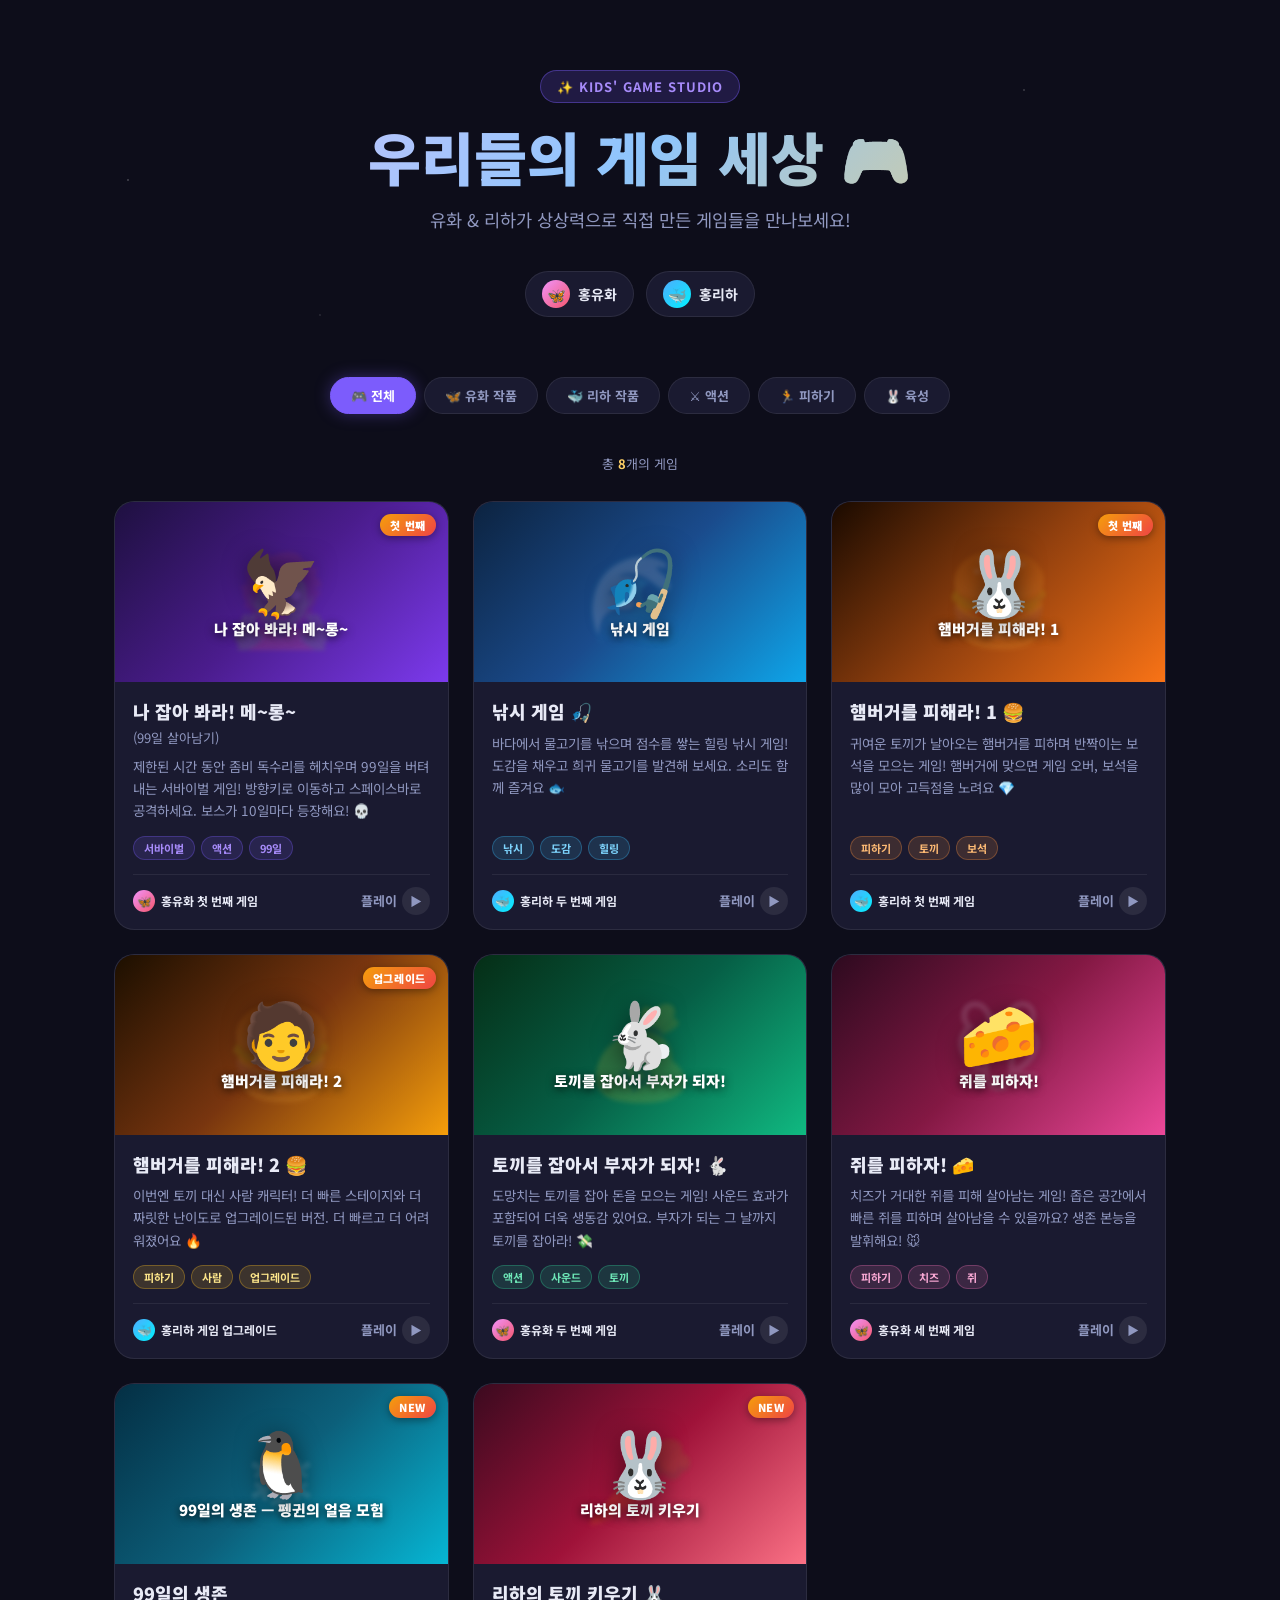
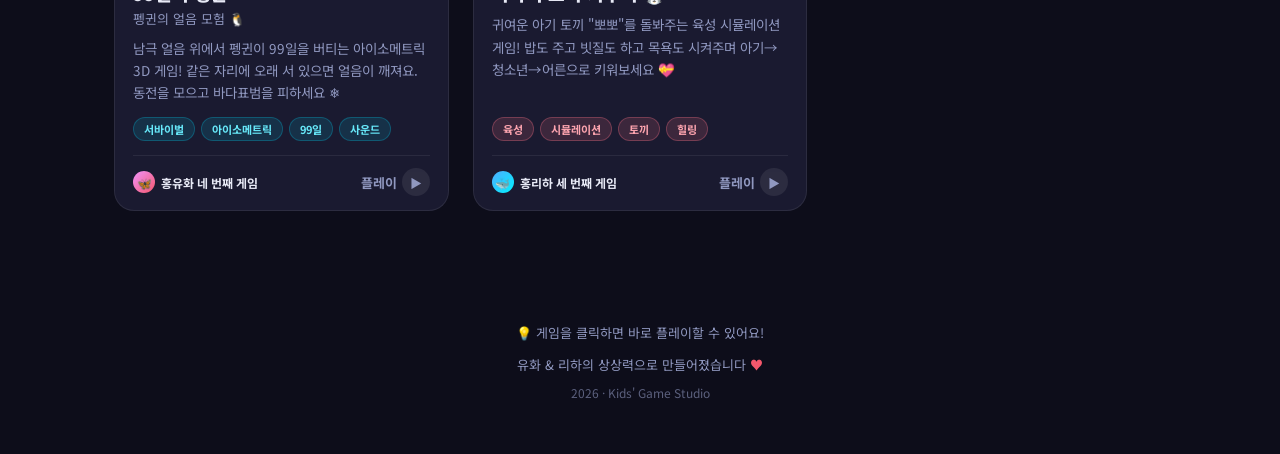
==== index.html @ fccfaf08 "feat: 새 게임 2개 추가 및 인덱스 페이지 업데이트 (총 8개) [새 게임 추가] - 99day/: 🐧 99일의 생존 - 펭귄의 얼음 모험 (홍유화 네 번째 게임)   - 아" ====
<!DOCTYPE html>
<html lang="ko">
<head>
  <meta charset="UTF-8" />
  <meta name="viewport" content="width=device-width, initial-scale=1.0" />
  <title>🎮 우리들의 게임 세상</title>
  <style>
    /* ─── 폰트 ─── */
    @import url('https://fonts.googleapis.com/css2?family=Noto+Sans+KR:wght@400;700;900&display=swap');

    /* ─── 기본 리셋 ─── */
    *, *::before, *::after { box-sizing: border-box; margin: 0; padding: 0; }

    /* ─── CSS 변수 ─── */
    :root {
      --bg:        #0d0d1a;
      --bg2:       #13132a;
      --card-bg:   #1a1a30;
      --card-border: rgba(255,255,255,0.08);
      --text:      #e8eaf6;
      --text-muted:#9098c0;
      --accent:    #7c5cfc;
      --glow:      rgba(124,92,252,0.35);
      --star:      #ffd166;
    }

    html { scroll-behavior: smooth; }

    body {
      font-family: 'Noto Sans KR', system-ui, sans-serif;
      background: var(--bg);
      color: var(--text);
      min-height: 100vh;
      overflow-x: hidden;
    }

    /* ─── 별빛 배경 ─── */
    body::before {
      content: '';
      position: fixed;
      inset: 0;
      background-image:
        radial-gradient(1px 1px at 10% 20%, rgba(255,255,255,0.6) 0%, transparent 100%),
        radial-gradient(1px 1px at 30% 60%, rgba(255,255,255,0.4) 0%, transparent 100%),
        radial-gradient(1px 1px at 50% 15%, rgba(255,255,255,0.5) 0%, transparent 100%),
        radial-gradient(1px 1px at 70% 45%, rgba(255,255,255,0.3) 0%, transparent 100%),
        radial-gradient(1px 1px at 90% 80%, rgba(255,255,255,0.6) 0%, transparent 100%),
        radial-gradient(1px 1px at 15% 90%, rgba(255,255,255,0.4) 0%, transparent 100%),
        radial-gradient(1px 1px at 45% 75%, rgba(255,255,255,0.3) 0%, transparent 100%),
        radial-gradient(1px 1px at 80% 10%, rgba(255,255,255,0.5) 0%, transparent 100%),
        radial-gradient(1px 1px at 60% 95%, rgba(255,255,255,0.4) 0%, transparent 100%),
        radial-gradient(1px 1px at 25% 35%, rgba(255,255,255,0.3) 0%, transparent 100%);
      pointer-events: none;
      z-index: 0;
    }

    /* ─── 헤더 ─── */
    .hero {
      position: relative;
      z-index: 1;
      text-align: center;
      padding: 70px 20px 50px;
    }

    .hero-badge {
      display: inline-block;
      background: rgba(124,92,252,0.18);
      border: 1px solid rgba(124,92,252,0.4);
      color: #a78bfa;
      font-size: 13px;
      font-weight: 700;
      padding: 6px 16px;
      border-radius: 999px;
      letter-spacing: 0.08em;
      margin-bottom: 20px;
      text-transform: uppercase;
    }

    .hero h1 {
      font-size: clamp(2rem, 6vw, 3.6rem);
      font-weight: 900;
      line-height: 1.15;
      background: linear-gradient(135deg, #e0c3fc 0%, #8ec5fc 50%, #ffd166 100%);
      -webkit-background-clip: text;
      -webkit-text-fill-color: transparent;
      background-clip: text;
      margin-bottom: 16px;
    }

    .hero p {
      font-size: clamp(0.95rem, 2vw, 1.1rem);
      color: var(--text-muted);
      max-width: 500px;
      margin: 0 auto 36px;
      line-height: 1.7;
    }

    /* ─── 제작자 뱃지 ─── */
    .authors {
      display: flex;
      justify-content: center;
      gap: 12px;
      flex-wrap: wrap;
      margin-bottom: 10px;
    }

    .author-chip {
      display: flex;
      align-items: center;
      gap: 8px;
      background: var(--card-bg);
      border: 1px solid var(--card-border);
      border-radius: 999px;
      padding: 8px 16px;
      font-size: 14px;
      font-weight: 700;
    }

    .author-chip .avatar {
      width: 28px;
      height: 28px;
      border-radius: 50%;
      display: flex;
      align-items: center;
      justify-content: center;
      font-size: 15px;
    }

    .author-chip.yuha .avatar  { background: linear-gradient(135deg,#f093fb,#f5576c); }
    .author-chip.riha .avatar  { background: linear-gradient(135deg,#4facfe,#00f2fe); }

    /* ─── 필터 탭 ─── */
    .filter-bar {
      position: relative;
      z-index: 1;
      display: flex;
      justify-content: center;
      gap: 8px;
      flex-wrap: wrap;
      padding: 0 20px 40px;
    }

    .filter-btn {
      padding: 8px 20px;
      border-radius: 999px;
      border: 1px solid var(--card-border);
      background: var(--card-bg);
      color: var(--text-muted);
      font-size: 13px;
      font-weight: 700;
      cursor: pointer;
      transition: all 0.2s;
      font-family: inherit;
    }

    .filter-btn:hover,
    .filter-btn.active {
      background: var(--accent);
      border-color: var(--accent);
      color: #fff;
      box-shadow: 0 0 16px var(--glow);
    }

    /* ─── 게임 그리드 ─── */
    .game-grid {
      position: relative;
      z-index: 1;
      display: grid;
      grid-template-columns: repeat(auto-fill, minmax(310px, 1fr));
      gap: 24px;
      max-width: 1100px;
      margin: 0 auto;
      padding: 0 24px 80px;
    }

    /* ─── 게임 카드 ─── */
    .game-card {
      background: var(--card-bg);
      border: 1px solid var(--card-border);
      border-radius: 20px;
      overflow: hidden;
      text-decoration: none;
      color: var(--text);
      display: flex;
      flex-direction: column;
      transition: transform 0.25s ease, box-shadow 0.25s ease, border-color 0.25s ease;
      position: relative;
    }

    .game-card:hover {
      transform: translateY(-6px) scale(1.01);
      box-shadow: 0 20px 50px rgba(0,0,0,0.5), 0 0 0 1px rgba(255,255,255,0.1);
    }

    /* 테마별 hover glow */
    .game-card[data-theme="purple"]:hover { box-shadow: 0 20px 50px rgba(124,92,252,0.3), 0 0 0 1px rgba(124,92,252,0.4); border-color: rgba(124,92,252,0.5); }
    .game-card[data-theme="blue"]:hover   { box-shadow: 0 20px 50px rgba(56,189,248,0.3), 0 0 0 1px rgba(56,189,248,0.4); border-color: rgba(56,189,248,0.5); }
    .game-card[data-theme="orange"]:hover { box-shadow: 0 20px 50px rgba(251,146,60,0.3), 0 0 0 1px rgba(251,146,60,0.4); border-color: rgba(251,146,60,0.5); }
    .game-card[data-theme="green"]:hover  { box-shadow: 0 20px 50px rgba(52,211,153,0.3), 0 0 0 1px rgba(52,211,153,0.4); border-color: rgba(52,211,153,0.5); }
    .game-card[data-theme="pink"]:hover   { box-shadow: 0 20px 50px rgba(244,114,182,0.3), 0 0 0 1px rgba(244,114,182,0.4); border-color: rgba(244,114,182,0.5); }
    .game-card[data-theme="amber"]:hover  { box-shadow: 0 20px 50px rgba(251,191,36,0.3), 0 0 0 1px rgba(251,191,36,0.4); border-color: rgba(251,191,36,0.5); }
    .game-card[data-theme="cyan"]:hover   { box-shadow: 0 20px 50px rgba(6,182,212,0.3),  0 0 0 1px rgba(6,182,212,0.4);  border-color: rgba(6,182,212,0.5); }
    .game-card[data-theme="rose"]:hover   { box-shadow: 0 20px 50px rgba(251,113,133,0.3),0 0 0 1px rgba(251,113,133,0.4); border-color: rgba(251,113,133,0.5); }

    /* ─── 썸네일 ─── */
    .thumbnail {
      height: 180px;
      position: relative;
      display: flex;
      align-items: center;
      justify-content: center;
      overflow: hidden;
      flex-shrink: 0;
    }

    /* 테마별 그라디언트 */
    .thumb-purple { background: linear-gradient(135deg, #1e1040 0%, #4a1c8c 50%, #7c3aed 100%); }
    .thumb-blue   { background: linear-gradient(135deg, #0c2340 0%, #1a4b8c 50%, #0ea5e9 100%); }
    .thumb-orange { background: linear-gradient(135deg, #1a0a00 0%, #92400e 50%, #f97316 100%); }
    .thumb-green  { background: linear-gradient(135deg, #052e16 0%, #065f46 50%, #10b981 100%); }
    .thumb-pink   { background: linear-gradient(135deg, #2d0a1f 0%, #831843 50%, #ec4899 100%); }
    .thumb-amber  { background: linear-gradient(135deg, #1c0f00 0%, #78350f 50%, #f59e0b 100%); }
    .thumb-cyan   { background: linear-gradient(135deg, #042f44 0%, #0c5f7a 50%, #06b6d4 100%); }
    .thumb-rose   { background: linear-gradient(135deg, #3b0a1f 0%, #9f1239 50%, #fb7185 100%); }

    /* 썸네일 이모지/배경 장식 */
    .thumb-bg-emoji {
      position: absolute;
      font-size: 90px;
      opacity: 0.15;
      pointer-events: none;
      user-select: none;
      filter: blur(2px);
    }

    .thumb-main {
      position: relative;
      text-align: center;
      z-index: 1;
    }

    .thumb-icon {
      font-size: 64px;
      display: block;
      filter: drop-shadow(0 4px 12px rgba(0,0,0,0.5));
      line-height: 1;
      margin-bottom: 8px;
    }

    .thumb-title {
      font-size: 15px;
      font-weight: 900;
      color: #fff;
      text-shadow: 0 2px 8px rgba(0,0,0,0.8);
      padding: 0 12px;
    }

    /* NEW 뱃지 */
    .badge-new {
      position: absolute;
      top: 12px;
      right: 12px;
      background: linear-gradient(135deg, #f59e0b, #ef4444);
      color: #fff;
      font-size: 11px;
      font-weight: 900;
      padding: 3px 10px;
      border-radius: 999px;
      letter-spacing: 0.05em;
      text-transform: uppercase;
      box-shadow: 0 2px 8px rgba(0,0,0,0.4);
    }

    /* ─── 카드 본문 ─── */
    .card-body {
      padding: 18px 18px 14px;
      flex: 1;
      display: flex;
      flex-direction: column;
    }

    .card-title {
      font-size: 18px;
      font-weight: 900;
      margin-bottom: 8px;
      line-height: 1.3;
    }

    .card-desc {
      font-size: 13.5px;
      color: var(--text-muted);
      line-height: 1.65;
      flex: 1;
      margin-bottom: 14px;
    }

    /* 태그 */
    .card-tags {
      display: flex;
      flex-wrap: wrap;
      gap: 6px;
      margin-bottom: 14px;
    }

    .tag {
      font-size: 11px;
      font-weight: 700;
      padding: 3px 10px;
      border-radius: 999px;
      border: 1px solid transparent;
    }

    .tag-purple { background: rgba(124,92,252,0.15); border-color: rgba(124,92,252,0.3); color: #a78bfa; }
    .tag-blue   { background: rgba(56,189,248,0.15); border-color: rgba(56,189,248,0.3); color: #7dd3fc; }
    .tag-orange { background: rgba(251,146,60,0.15); border-color: rgba(251,146,60,0.3); color: #fdba74; }
    .tag-green  { background: rgba(52,211,153,0.15); border-color: rgba(52,211,153,0.3); color: #6ee7b7; }
    .tag-pink   { background: rgba(244,114,182,0.15); border-color: rgba(244,114,182,0.3); color: #f9a8d4; }
    .tag-amber  { background: rgba(251,191,36,0.15); border-color: rgba(251,191,36,0.3); color: #fde68a; }
    .tag-cyan   { background: rgba(6,182,212,0.15);  border-color: rgba(6,182,212,0.3);  color: #67e8f9; }
    .tag-rose   { background: rgba(251,113,133,0.15); border-color: rgba(251,113,133,0.3); color: #fda4af; }

    /* ─── 카드 푸터 ─── */
    .card-footer {
      display: flex;
      align-items: center;
      justify-content: space-between;
      padding-top: 12px;
      border-top: 1px solid rgba(255,255,255,0.07);
    }

    .maker-badge {
      display: flex;
      align-items: center;
      gap: 6px;
      font-size: 12px;
      font-weight: 700;
    }

    .maker-dot {
      width: 22px;
      height: 22px;
      border-radius: 50%;
      display: flex;
      align-items: center;
      justify-content: center;
      font-size: 12px;
    }

    .maker-yuha { background: linear-gradient(135deg,#f093fb,#f5576c); }
    .maker-riha { background: linear-gradient(135deg,#4facfe,#00f2fe); }

    .card-date {
      font-size: 11px;
      color: var(--text-muted);
    }

    .play-btn {
      display: flex;
      align-items: center;
      gap: 5px;
      font-size: 13px;
      font-weight: 700;
      color: var(--text-muted);
      transition: color 0.2s;
    }

    .game-card:hover .play-btn {
      color: var(--text);
    }

    .play-arrow {
      width: 28px;
      height: 28px;
      border-radius: 50%;
      background: rgba(255,255,255,0.08);
      display: flex;
      align-items: center;
      justify-content: center;
      font-size: 12px;
      transition: background 0.2s, transform 0.2s;
    }

    .game-card:hover .play-arrow {
      background: var(--accent);
      transform: translateX(3px);
    }

    /* ─── 푸터 ─── */
    .page-footer {
      position: relative;
      z-index: 1;
      text-align: center;
      padding: 30px 20px 50px;
      color: var(--text-muted);
      font-size: 13px;
      line-height: 1.8;
    }

    .page-footer .heart { color: #f5576c; }

    /* ─── 카운터 ─── */
    .game-count {
      position: relative;
      z-index: 1;
      text-align: center;
      margin-bottom: 28px;
      font-size: 13px;
      color: var(--text-muted);
    }

    .game-count strong {
      color: var(--star);
    }

    /* ─── 히든 카드 ─── */
    .game-card.hidden {
      display: none;
    }

    /* ─── 반응형 ─── */
    @media (max-width: 480px) {
      .hero { padding: 50px 16px 36px; }
      .game-grid { padding: 0 16px 60px; gap: 16px; }
      .game-grid { grid-template-columns: 1fr; }
      .thumbnail { height: 160px; }
    }
  </style>
</head>
<body>

  <!-- ─── 헤더 히어로 ─── -->
  <header class="hero">
    <div class="hero-badge">✨ Kids' Game Studio</div>
    <h1>우리들의 게임 세상 🎮</h1>
    <p>유화&nbsp;&amp;&nbsp;리하가 상상력으로 직접 만든 게임들을 만나보세요!</p>
    <div class="authors">
      <div class="author-chip yuha">
        <div class="avatar">🦋</div>
        <span>홍유화</span>
      </div>
      <div class="author-chip riha">
        <div class="avatar">🐳</div>
        <span>홍리하</span>
      </div>
    </div>
  </header>

  <!-- ─── 필터 ─── -->
  <div class="filter-bar">
    <button class="filter-btn active" data-filter="all">🎮 전체</button>
    <button class="filter-btn" data-filter="yuha">🦋 유화 작품</button>
    <button class="filter-btn" data-filter="riha">🐳 리하 작품</button>
    <button class="filter-btn" data-filter="action">⚔️ 액션</button>
    <button class="filter-btn" data-filter="avoid">🏃 피하기</button>
    <button class="filter-btn" data-filter="simulation">🐰 육성</button>
  </div>

  <!-- ─── 카운터 ─── -->
  <div class="game-count">
    총 <strong id="visibleCount">8</strong>개의 게임
  </div>

  <!-- ─── 게임 그리드 ─── -->
  <main class="game-grid" id="gameGrid">

    <!-- 1. 99일 생존 -->
    <a class="game-card"
       href="99days_survival_v16.html"
       data-theme="purple"
       data-tags="yuha action survival"
       data-author="yuha">
      <div class="thumbnail thumb-purple">
        <span class="thumb-bg-emoji">🧟</span>
        <div class="thumb-main">
          <span class="thumb-icon">🦅</span>
          <div class="thumb-title">나 잡아 봐라! 메~롱~</div>
        </div>
        <div class="badge-new">첫 번째</div>
      </div>
      <div class="card-body">
        <div class="card-title">나 잡아 봐라! 메~롱~<br><small style="font-weight:400;font-size:13px;color:#9098c0;">(99일 살아남기)</small></div>
        <div class="card-desc">
          제한된 시간 동안 좀비 독수리를 헤치우며 99일을 버텨내는 서바이벌 게임!
          방향키로 이동하고 스페이스바로 공격하세요. 보스가 10일마다 등장해요! 💀
        </div>
        <div class="card-tags">
          <span class="tag tag-purple">서바이벌</span>
          <span class="tag tag-purple">액션</span>
          <span class="tag tag-purple">99일</span>
        </div>
        <div class="card-footer">
          <div class="maker-badge">
            <div class="maker-dot maker-yuha">🦋</div>
            <span>홍유화 첫 번째 게임</span>
          </div>
          <div class="play-btn">
            <span>플레이</span>
            <div class="play-arrow">▶</div>
          </div>
        </div>
      </div>
    </a>

    <!-- 2. 낚시 게임 -->
    <a class="game-card"
       href="fishing_game_full.html"
       data-theme="blue"
       data-tags="riha relax fishing"
       data-author="riha">
      <div class="thumbnail thumb-blue">
        <span class="thumb-bg-emoji">🌊</span>
        <div class="thumb-main">
          <span class="thumb-icon">🎣</span>
          <div class="thumb-title">낚시 게임</div>
        </div>
      </div>
      <div class="card-body">
        <div class="card-title">낚시 게임 🎣</div>
        <div class="card-desc">
          바다에서 물고기를 낚으며 점수를 쌓는 힐링 낚시 게임!
          도감을 채우고 희귀 물고기를 발견해 보세요. 소리도 함께 즐겨요 🐟
        </div>
        <div class="card-tags">
          <span class="tag tag-blue">낚시</span>
          <span class="tag tag-blue">도감</span>
          <span class="tag tag-blue">힐링</span>
        </div>
        <div class="card-footer">
          <div class="maker-badge">
            <div class="maker-dot maker-riha">🐳</div>
            <span>홍리하 두 번째 게임</span>
          </div>
          <div class="play-btn">
            <span>플레이</span>
            <div class="play-arrow">▶</div>
          </div>
        </div>
      </div>
    </a>

    <!-- 3. 햄버거를 피해라 1 -->
    <a class="game-card"
       href="hamburger_full_game.html"
       data-theme="orange"
       data-tags="riha avoid hamburger"
       data-author="riha">
      <div class="thumbnail thumb-orange">
        <span class="thumb-bg-emoji">🍔</span>
        <div class="thumb-main">
          <span class="thumb-icon">🐰</span>
          <div class="thumb-title">햄버거를 피해라! 1</div>
        </div>
        <div class="badge-new">첫 번째</div>
      </div>
      <div class="card-body">
        <div class="card-title">햄버거를 피해라! 1 🍔</div>
        <div class="card-desc">
          귀여운 토끼가 날아오는 햄버거를 피하며 반짝이는 보석을 모으는 게임!
          햄버거에 맞으면 게임 오버, 보석을 많이 모아 고득점을 노려요 💎
        </div>
        <div class="card-tags">
          <span class="tag tag-orange">피하기</span>
          <span class="tag tag-orange">토끼</span>
          <span class="tag tag-orange">보석</span>
        </div>
        <div class="card-footer">
          <div class="maker-badge">
            <div class="maker-dot maker-riha">🐳</div>
            <span>홍리하 첫 번째 게임</span>
          </div>
          <div class="play-btn">
            <span>플레이</span>
            <div class="play-arrow">▶</div>
          </div>
        </div>
      </div>
    </a>

    <!-- 4. 햄버거를 피해라 2 -->
    <a class="game-card"
       href="hamburger_game_human_faststage.html"
       data-theme="amber"
       data-tags="riha avoid hamburger upgrade"
       data-author="riha">
      <div class="thumbnail thumb-amber">
        <span class="thumb-bg-emoji">🍔</span>
        <div class="thumb-main">
          <span class="thumb-icon">🧑</span>
          <div class="thumb-title">햄버거를 피해라! 2</div>
        </div>
        <div class="badge-new">업그레이드</div>
      </div>
      <div class="card-body">
        <div class="card-title">햄버거를 피해라! 2 🍔</div>
        <div class="card-desc">
          이번엔 토끼 대신 사람 캐릭터! 더 빠른 스테이지와 더 짜릿한 난이도로
          업그레이드된 버전. 더 빠르고 더 어려워졌어요 🔥
        </div>
        <div class="card-tags">
          <span class="tag tag-amber">피하기</span>
          <span class="tag tag-amber">사람</span>
          <span class="tag tag-amber">업그레이드</span>
        </div>
        <div class="card-footer">
          <div class="maker-badge">
            <div class="maker-dot maker-riha">🐳</div>
            <span>홍리하 게임 업그레이드</span>
          </div>
          <div class="play-btn">
            <span>플레이</span>
            <div class="play-arrow">▶</div>
          </div>
        </div>
      </div>
    </a>

    <!-- 5. 토끼를 잡아서 부자가 되자 -->
    <a class="game-card"
       href="rabbit_game_with_audio.html"
       data-theme="green"
       data-tags="yuha action rabbit catch"
       data-author="yuha">
      <div class="thumbnail thumb-green">
        <span class="thumb-bg-emoji">💰</span>
        <div class="thumb-main">
          <span class="thumb-icon">🐇</span>
          <div class="thumb-title">토끼를 잡아서 부자가 되자!</div>
        </div>
      </div>
      <div class="card-body">
        <div class="card-title">토끼를 잡아서 부자가 되자! 🐇</div>
        <div class="card-desc">
          도망치는 토끼를 잡아 돈을 모으는 게임! 사운드 효과가 포함되어
          더욱 생동감 있어요. 부자가 되는 그 날까지 토끼를 잡아라! 💸
        </div>
        <div class="card-tags">
          <span class="tag tag-green">액션</span>
          <span class="tag tag-green">사운드</span>
          <span class="tag tag-green">토끼</span>
        </div>
        <div class="card-footer">
          <div class="maker-badge">
            <div class="maker-dot maker-yuha">🦋</div>
            <span>홍유화 두 번째 게임</span>
          </div>
          <div class="play-btn">
            <span>플레이</span>
            <div class="play-arrow">▶</div>
          </div>
        </div>
      </div>
    </a>

    <!-- 6. 쥐를 피하자 -->
    <a class="game-card"
       href="wnlfmf.html"
       data-theme="pink"
       data-tags="yuha avoid mouse cheese"
       data-author="yuha">
      <div class="thumbnail thumb-pink">
        <span class="thumb-bg-emoji">🐭</span>
        <div class="thumb-main">
          <span class="thumb-icon">🧀</span>
          <div class="thumb-title">쥐를 피하자!</div>
        </div>
      </div>
      <div class="card-body">
        <div class="card-title">쥐를 피하자! 🧀</div>
        <div class="card-desc">
          치즈가 거대한 쥐를 피해 살아남는 게임! 좁은 공간에서 빠른 쥐를
          피하며 살아남을 수 있을까요? 생존 본능을 발휘해요! 🐭
        </div>
        <div class="card-tags">
          <span class="tag tag-pink">피하기</span>
          <span class="tag tag-pink">치즈</span>
          <span class="tag tag-pink">쥐</span>
        </div>
        <div class="card-footer">
          <div class="maker-badge">
            <div class="maker-dot maker-yuha">🦋</div>
            <span>홍유화 세 번째 게임</span>
          </div>
          <div class="play-btn">
            <span>플레이</span>
            <div class="play-arrow">▶</div>
          </div>
        </div>
      </div>
    </a>


    <!-- 7. 99일의 생존 - 펭귄의 얼음 모험 -->
    <a class="game-card"
       href="99day/index.html"
       data-theme="cyan"
       data-tags="yuha survival penguin isometric"
       data-author="yuha">
      <div class="thumbnail thumb-cyan">
        <span class="thumb-bg-emoji">❄️</span>
        <div class="thumb-main">
          <span class="thumb-icon">🐧</span>
          <div class="thumb-title">99일의 생존 — 펭귄의 얼음 모험</div>
        </div>
        <div class="badge-new">NEW</div>
      </div>
      <div class="card-body">
        <div class="card-title">99일의 생존<br><small style="font-weight:400;font-size:13px;color:#9098c0;">펭귄의 얼음 모험 🐧</small></div>
        <div class="card-desc">
          남극 얼음 위에서 펭귄이 99일을 버티는 아이소메트릭 3D 게임!
          같은 자리에 오래 서 있으면 얼음이 깨져요. 동전을 모으고 바다표범을 피하세요 ❄️
        </div>
        <div class="card-tags">
          <span class="tag tag-cyan">서바이벌</span>
          <span class="tag tag-cyan">아이소메트릭</span>
          <span class="tag tag-cyan">99일</span>
          <span class="tag tag-cyan">사운드</span>
        </div>
        <div class="card-footer">
          <div class="maker-badge">
            <div class="maker-dot maker-yuha">🦋</div>
            <span>홍유화 네 번째 게임</span>
          </div>
          <div class="play-btn">
            <span>플레이</span>
            <div class="play-arrow">▶</div>
          </div>
        </div>
      </div>
    </a>

    <!-- 8. 리하의 토끼 키우기 -->
    <a class="game-card"
       href="ryha_rabbit/index.html"
       data-theme="rose"
       data-tags="riha simulation rabbit nurture"
       data-author="riha">
      <div class="thumbnail thumb-rose">
        <span class="thumb-bg-emoji">🥕</span>
        <div class="thumb-main">
          <span class="thumb-icon">🐰</span>
          <div class="thumb-title">리하의 토끼 키우기</div>
        </div>
        <div class="badge-new">NEW</div>
      </div>
      <div class="card-body">
        <div class="card-title">리하의 토끼 키우기 🐰</div>
        <div class="card-desc">
          귀여운 아기 토끼 "뽀뽀"를 돌봐주는 육성 시뮬레이션 게임!
          밥도 주고 빗질도 하고 목욕도 시켜주며 아기→청소년→어른으로 키워보세요 💝
        </div>
        <div class="card-tags">
          <span class="tag tag-rose">육성</span>
          <span class="tag tag-rose">시뮬레이션</span>
          <span class="tag tag-rose">토끼</span>
          <span class="tag tag-rose">힐링</span>
        </div>
        <div class="card-footer">
          <div class="maker-badge">
            <div class="maker-dot maker-riha">🐳</div>
            <span>홍리하 세 번째 게임</span>
          </div>
          <div class="play-btn">
            <span>플레이</span>
            <div class="play-arrow">▶</div>
          </div>
        </div>
      </div>
    </a>

  </main>

  <!-- ─── 푸터 ─── -->
  <footer class="page-footer">
    <p>💡 게임을 클릭하면 바로 플레이할 수 있어요!</p>
    <p style="margin-top:8px;">
      유화 &amp; 리하의 상상력으로 만들어졌습니다 <span class="heart">♥</span>
    </p>
    <p style="margin-top:6px; font-size:12px; opacity:0.6;">2026 · Kids' Game Studio</p>
  </footer>

  <!-- ─── 필터 스크립트 ─── -->
  <script>
    const filterBtns = document.querySelectorAll('.filter-btn');
    const cards = document.querySelectorAll('.game-card');
    const countEl = document.getElementById('visibleCount');

    filterBtns.forEach(btn => {
      btn.addEventListener('click', () => {
        // 활성 버튼 교체
        filterBtns.forEach(b => b.classList.remove('active'));
        btn.classList.add('active');

        const filter = btn.dataset.filter;
        let visible = 0;

        cards.forEach(card => {
          const tags   = card.dataset.tags || '';
          const author = card.dataset.author || '';

          let show = false;
          if (filter === 'all')    show = true;
          else if (filter === 'yuha')       show = author === 'yuha';
          else if (filter === 'riha')       show = author === 'riha';
          else if (filter === 'action')     show = tags.includes('action');
          else if (filter === 'avoid')      show = tags.includes('avoid');
          else if (filter === 'simulation') show = tags.includes('simulation');

          if (show) {
            card.classList.remove('hidden');
            visible++;
          } else {
            card.classList.add('hidden');
          }
        });

        countEl.textContent = visible;
      });
    });
  </script>

</body>
</html>
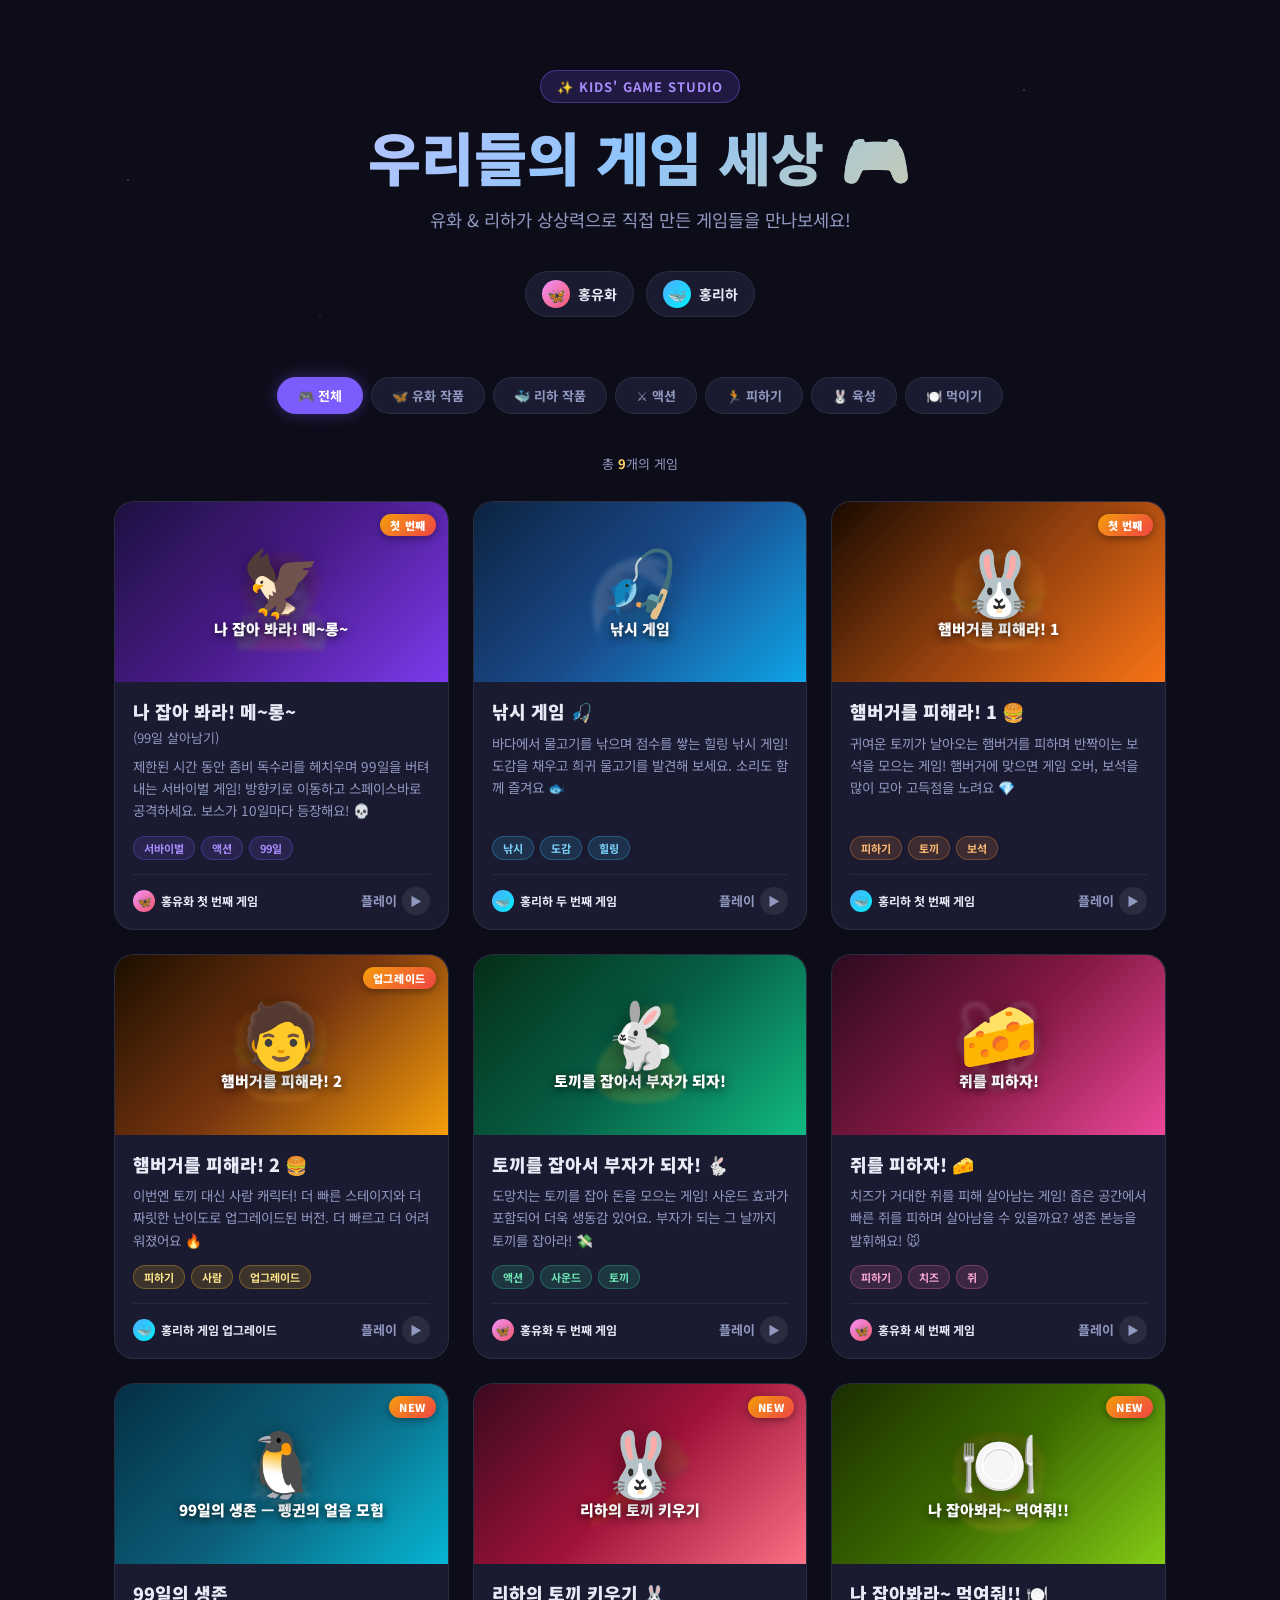
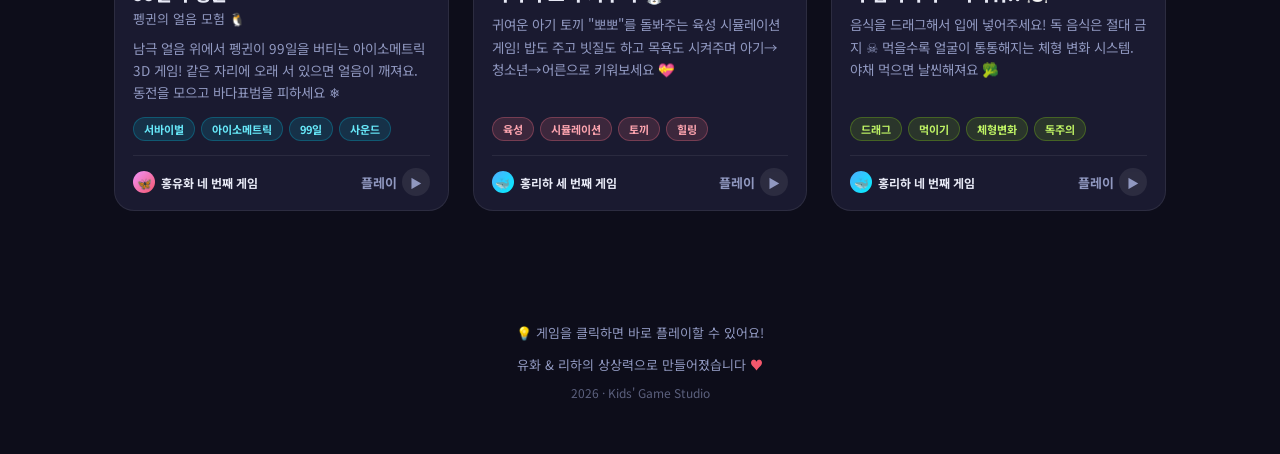
==== commit ad634833: "feat(feed_me_game): 나 잡아봐라~ 먹여줘!! 게임 추가 (홍리하 네 번째) [새 게임] feed_me_game/index.html - Canvas 기반 단일 HTM" ====
--- a/index.html
+++ b/index.html
@@ -201,6 +201,7 @@
     .game-card[data-theme="amber"]:hover  { box-shadow: 0 20px 50px rgba(251,191,36,0.3), 0 0 0 1px rgba(251,191,36,0.4); border-color: rgba(251,191,36,0.5); }
     .game-card[data-theme="cyan"]:hover   { box-shadow: 0 20px 50px rgba(6,182,212,0.3),  0 0 0 1px rgba(6,182,212,0.4);  border-color: rgba(6,182,212,0.5); }
     .game-card[data-theme="rose"]:hover   { box-shadow: 0 20px 50px rgba(251,113,133,0.3),0 0 0 1px rgba(251,113,133,0.4); border-color: rgba(251,113,133,0.5); }
+    .game-card[data-theme="lime"]:hover   { box-shadow: 0 20px 50px rgba(132,204,22,0.3), 0 0 0 1px rgba(132,204,22,0.4);  border-color: rgba(132,204,22,0.5); }
 
     /* ─── 썸네일 ─── */
     .thumbnail {
@@ -222,6 +223,7 @@
     .thumb-amber  { background: linear-gradient(135deg, #1c0f00 0%, #78350f 50%, #f59e0b 100%); }
     .thumb-cyan   { background: linear-gradient(135deg, #042f44 0%, #0c5f7a 50%, #06b6d4 100%); }
     .thumb-rose   { background: linear-gradient(135deg, #3b0a1f 0%, #9f1239 50%, #fb7185 100%); }
+    .thumb-lime   { background: linear-gradient(135deg, #1a2e00 0%, #3d6b00 50%, #84cc16 100%); }
 
     /* 썸네일 이모지/배경 장식 */
     .thumb-bg-emoji {
@@ -318,6 +320,7 @@
     .tag-amber  { background: rgba(251,191,36,0.15); border-color: rgba(251,191,36,0.3); color: #fde68a; }
     .tag-cyan   { background: rgba(6,182,212,0.15);  border-color: rgba(6,182,212,0.3);  color: #67e8f9; }
     .tag-rose   { background: rgba(251,113,133,0.15); border-color: rgba(251,113,133,0.3); color: #fda4af; }
+    .tag-lime   { background: rgba(132,204,22,0.15); border-color: rgba(132,204,22,0.3); color: #bef264; }
 
     /* ─── 카드 푸터 ─── */
     .card-footer {
@@ -453,11 +456,12 @@
     <button class="filter-btn" data-filter="action">⚔️ 액션</button>
     <button class="filter-btn" data-filter="avoid">🏃 피하기</button>
     <button class="filter-btn" data-filter="simulation">🐰 육성</button>
+    <button class="filter-btn" data-filter="feeding">🍽️ 먹이기</button>
   </div>
 
   <!-- ─── 카운터 ─── -->
   <div class="game-count">
-    총 <strong id="visibleCount">8</strong>개의 게임
+    총 <strong id="visibleCount">9</strong>개의 게임
   </div>
 
   <!-- ─── 게임 그리드 ─── -->
@@ -767,6 +771,46 @@
       </div>
     </a>
 
+
+    <!-- 9. 나 잡아봐라~ 먹여줘!! -->
+    <a class="game-card"
+       href="feed_me_game/index.html"
+       data-theme="lime"
+       data-tags="riha feeding drag simulation"
+       data-author="riha">
+      <div class="thumbnail thumb-lime">
+        <span class="thumb-bg-emoji">🍔</span>
+        <div class="thumb-main">
+          <span class="thumb-icon">🍽️</span>
+          <div class="thumb-title">나 잡아봐라~ 먹여줘!!</div>
+        </div>
+        <div class="badge-new">NEW</div>
+      </div>
+      <div class="card-body">
+        <div class="card-title">나 잡아봐라~ 먹여줘!! 🍽️</div>
+        <div class="card-desc">
+          음식을 드래그해서 입에 넣어주세요! 독 음식은 절대 금지 ☠️
+          먹을수록 얼굴이 통통해지는 체형 변화 시스템. 야채 먹으면 날씬해져요 🥦
+        </div>
+        <div class="card-tags">
+          <span class="tag tag-lime">드래그</span>
+          <span class="tag tag-lime">먹이기</span>
+          <span class="tag tag-lime">체형변화</span>
+          <span class="tag tag-lime">독주의</span>
+        </div>
+        <div class="card-footer">
+          <div class="maker-badge">
+            <div class="maker-dot maker-riha">🐳</div>
+            <span>홍리하 네 번째 게임</span>
+          </div>
+          <div class="play-btn">
+            <span>플레이</span>
+            <div class="play-arrow">▶</div>
+          </div>
+        </div>
+      </div>
+    </a>
+
   </main>
 
   <!-- ─── 푸터 ─── -->
@@ -804,6 +848,7 @@
           else if (filter === 'action')     show = tags.includes('action');
           else if (filter === 'avoid')      show = tags.includes('avoid');
           else if (filter === 'simulation') show = tags.includes('simulation');
+          else if (filter === 'feeding')    show = tags.includes('feeding');
 
           if (show) {
             card.classList.remove('hidden');
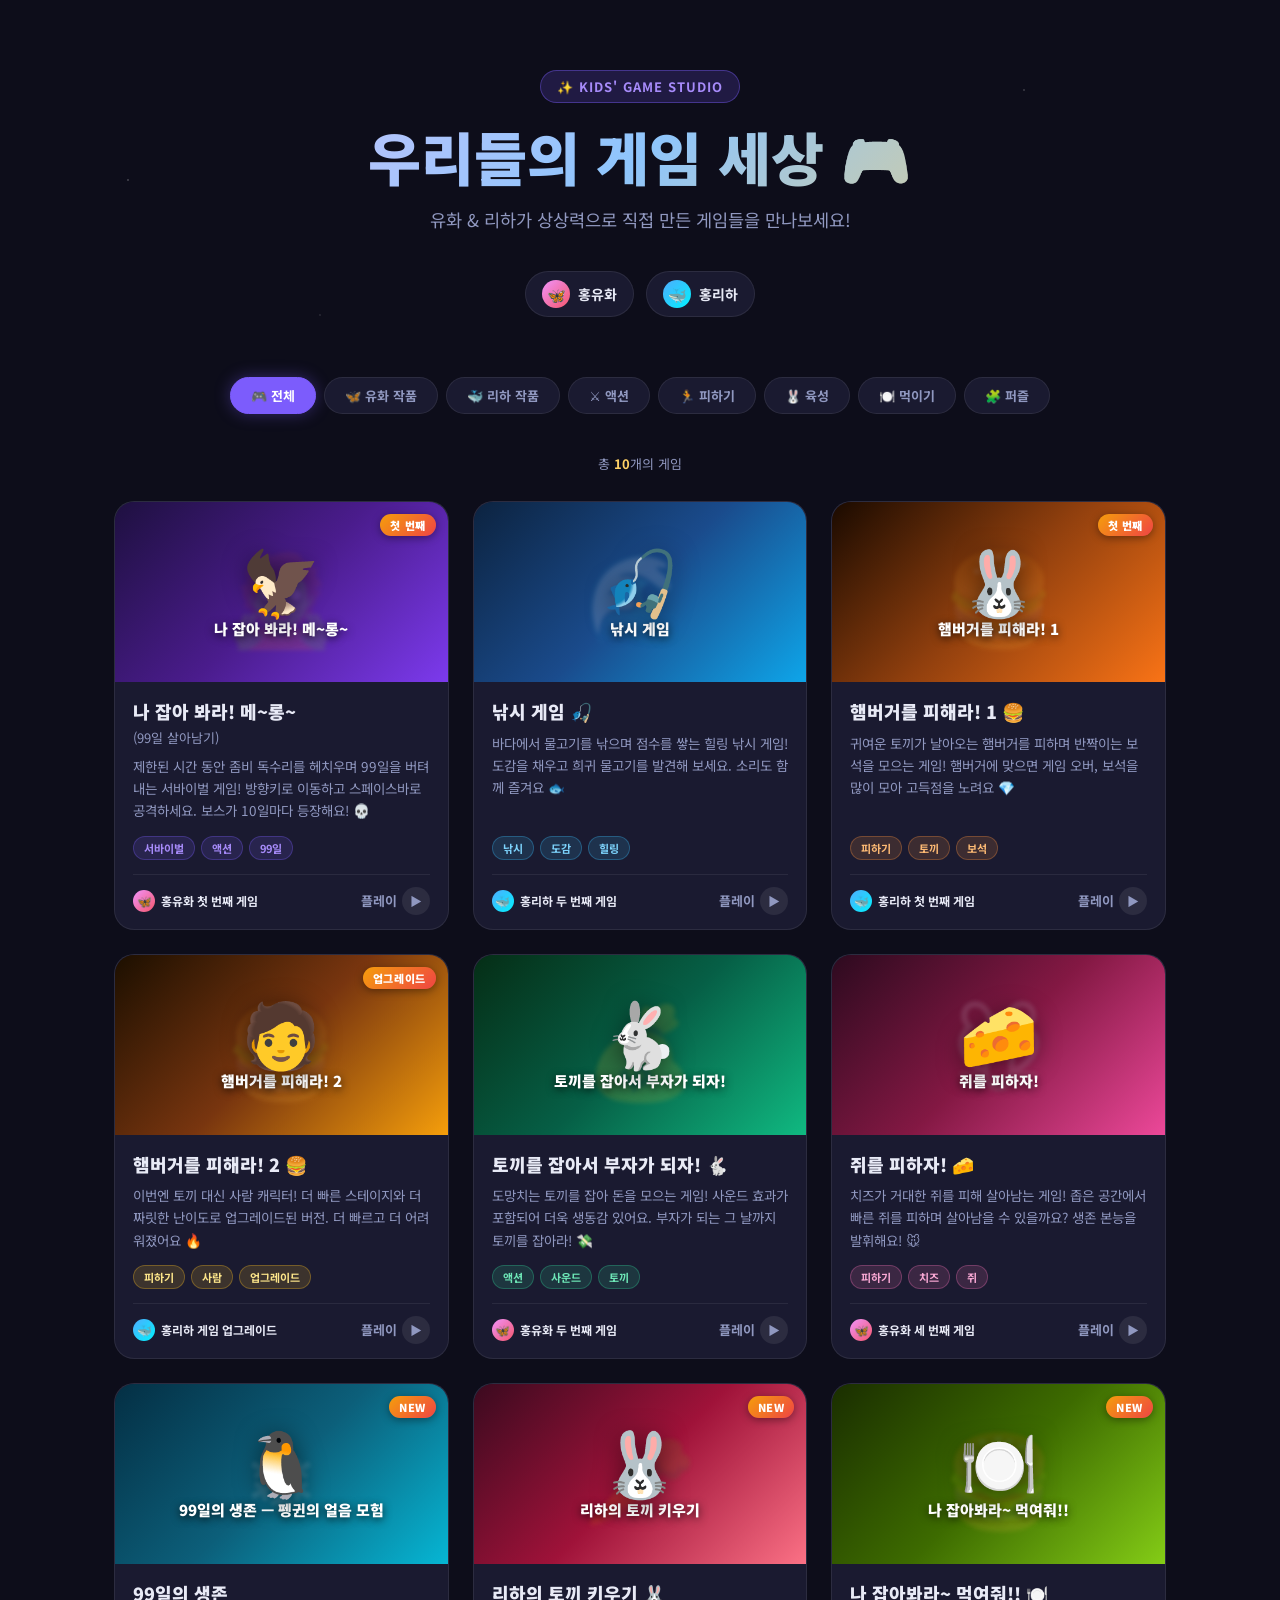
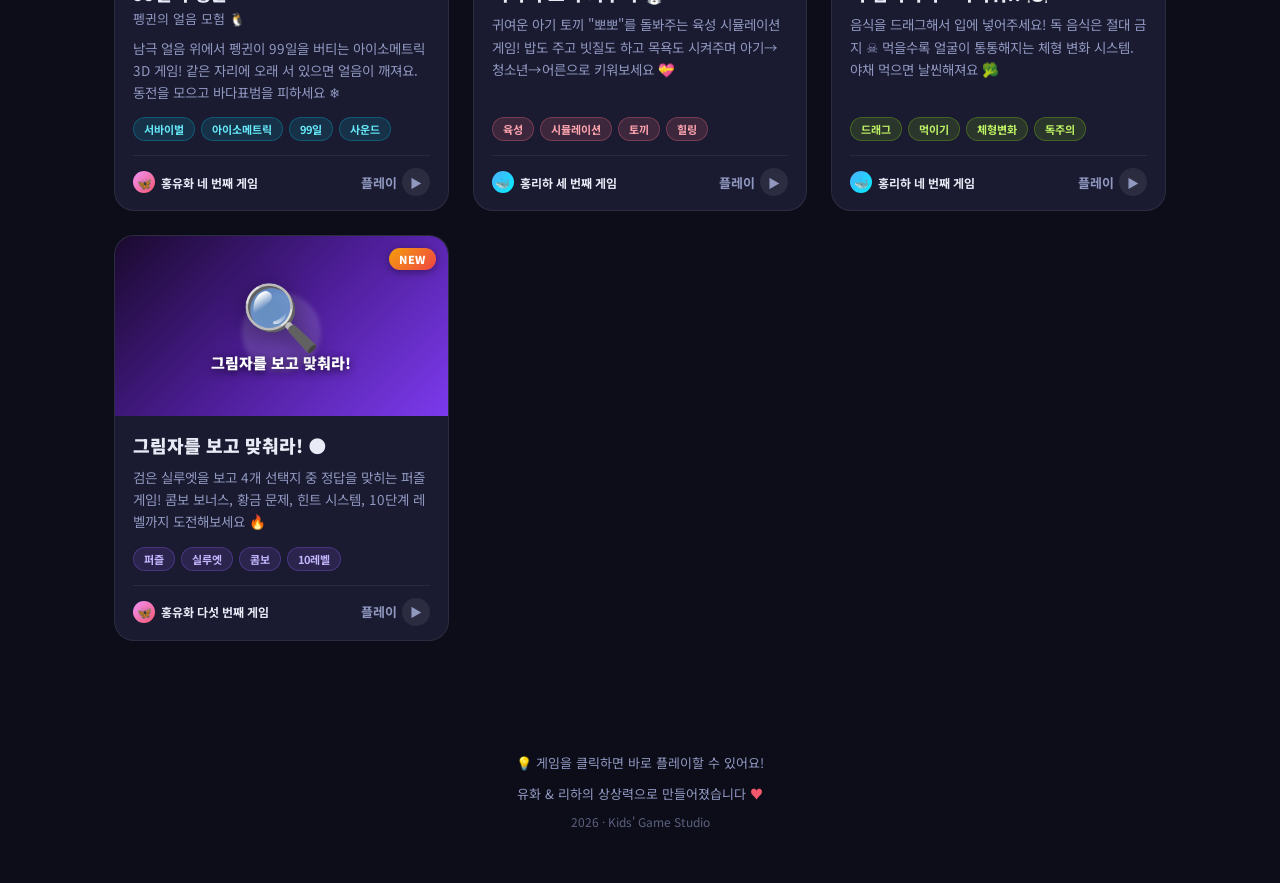
==== commit f1b219b2: "feat(shadow_quiz): 그림자를 보고 맞춰라! 게임 추가 (홍유화 다섯 번째) [새 게임] shadow_quiz/index.html - 검은 실루엣을 보고 4개 선택지에" ====
--- a/index.html
+++ b/index.html
@@ -202,6 +202,7 @@
     .game-card[data-theme="cyan"]:hover   { box-shadow: 0 20px 50px rgba(6,182,212,0.3),  0 0 0 1px rgba(6,182,212,0.4);  border-color: rgba(6,182,212,0.5); }
     .game-card[data-theme="rose"]:hover   { box-shadow: 0 20px 50px rgba(251,113,133,0.3),0 0 0 1px rgba(251,113,133,0.4); border-color: rgba(251,113,133,0.5); }
     .game-card[data-theme="lime"]:hover   { box-shadow: 0 20px 50px rgba(132,204,22,0.3), 0 0 0 1px rgba(132,204,22,0.4);  border-color: rgba(132,204,22,0.5); }
+    .game-card[data-theme="violet"]:hover { box-shadow: 0 20px 50px rgba(139,92,246,0.3), 0 0 0 1px rgba(139,92,246,0.4); border-color: rgba(139,92,246,0.5); }
 
     /* ─── 썸네일 ─── */
     .thumbnail {
@@ -224,6 +225,7 @@
     .thumb-cyan   { background: linear-gradient(135deg, #042f44 0%, #0c5f7a 50%, #06b6d4 100%); }
     .thumb-rose   { background: linear-gradient(135deg, #3b0a1f 0%, #9f1239 50%, #fb7185 100%); }
     .thumb-lime   { background: linear-gradient(135deg, #1a2e00 0%, #3d6b00 50%, #84cc16 100%); }
+    .thumb-violet { background: linear-gradient(135deg, #1a0a2e 0%, #4c1d95 50%, #7c3aed 100%); }
 
     /* 썸네일 이모지/배경 장식 */
     .thumb-bg-emoji {
@@ -321,6 +323,7 @@
     .tag-cyan   { background: rgba(6,182,212,0.15);  border-color: rgba(6,182,212,0.3);  color: #67e8f9; }
     .tag-rose   { background: rgba(251,113,133,0.15); border-color: rgba(251,113,133,0.3); color: #fda4af; }
     .tag-lime   { background: rgba(132,204,22,0.15); border-color: rgba(132,204,22,0.3); color: #bef264; }
+    .tag-violet { background: rgba(139,92,246,0.15); border-color: rgba(139,92,246,0.3); color: #c4b5fd; }
 
     /* ─── 카드 푸터 ─── */
     .card-footer {
@@ -457,11 +460,12 @@
     <button class="filter-btn" data-filter="avoid">🏃 피하기</button>
     <button class="filter-btn" data-filter="simulation">🐰 육성</button>
     <button class="filter-btn" data-filter="feeding">🍽️ 먹이기</button>
+    <button class="filter-btn" data-filter="puzzle">🧩 퍼즐</button>
   </div>
 
   <!-- ─── 카운터 ─── -->
   <div class="game-count">
-    총 <strong id="visibleCount">9</strong>개의 게임
+    총 <strong id="visibleCount">10</strong>개의 게임
   </div>
 
   <!-- ─── 게임 그리드 ─── -->
@@ -811,6 +815,46 @@
       </div>
     </a>
 
+
+    <!-- 10. 그림자를 보고 맞춰라 -->
+    <a class="game-card"
+       href="shadow_quiz/index.html"
+       data-theme="violet"
+       data-tags="yuha puzzle quiz silhouette"
+       data-author="yuha">
+      <div class="thumbnail thumb-violet">
+        <span class="thumb-bg-emoji">🌑</span>
+        <div class="thumb-main">
+          <span class="thumb-icon">🔍</span>
+          <div class="thumb-title">그림자를 보고 맞춰라!</div>
+        </div>
+        <div class="badge-new">NEW</div>
+      </div>
+      <div class="card-body">
+        <div class="card-title">그림자를 보고 맞춰라! 🌑</div>
+        <div class="card-desc">
+          검은 실루엣을 보고 4개 선택지 중 정답을 맞히는 퍼즐 게임!
+          콤보 보너스, 황금 문제, 힌트 시스템, 10단계 레벨까지 도전해보세요 🔥
+        </div>
+        <div class="card-tags">
+          <span class="tag tag-violet">퍼즐</span>
+          <span class="tag tag-violet">실루엣</span>
+          <span class="tag tag-violet">콤보</span>
+          <span class="tag tag-violet">10레벨</span>
+        </div>
+        <div class="card-footer">
+          <div class="maker-badge">
+            <div class="maker-dot maker-yuha">🦋</div>
+            <span>홍유화 다섯 번째 게임</span>
+          </div>
+          <div class="play-btn">
+            <span>플레이</span>
+            <div class="play-arrow">▶</div>
+          </div>
+        </div>
+      </div>
+    </a>
+
   </main>
 
   <!-- ─── 푸터 ─── -->
@@ -849,6 +893,7 @@
           else if (filter === 'avoid')      show = tags.includes('avoid');
           else if (filter === 'simulation') show = tags.includes('simulation');
           else if (filter === 'feeding')    show = tags.includes('feeding');
+          else if (filter === 'puzzle')     show = tags.includes('puzzle');
 
           if (show) {
             card.classList.remove('hidden');
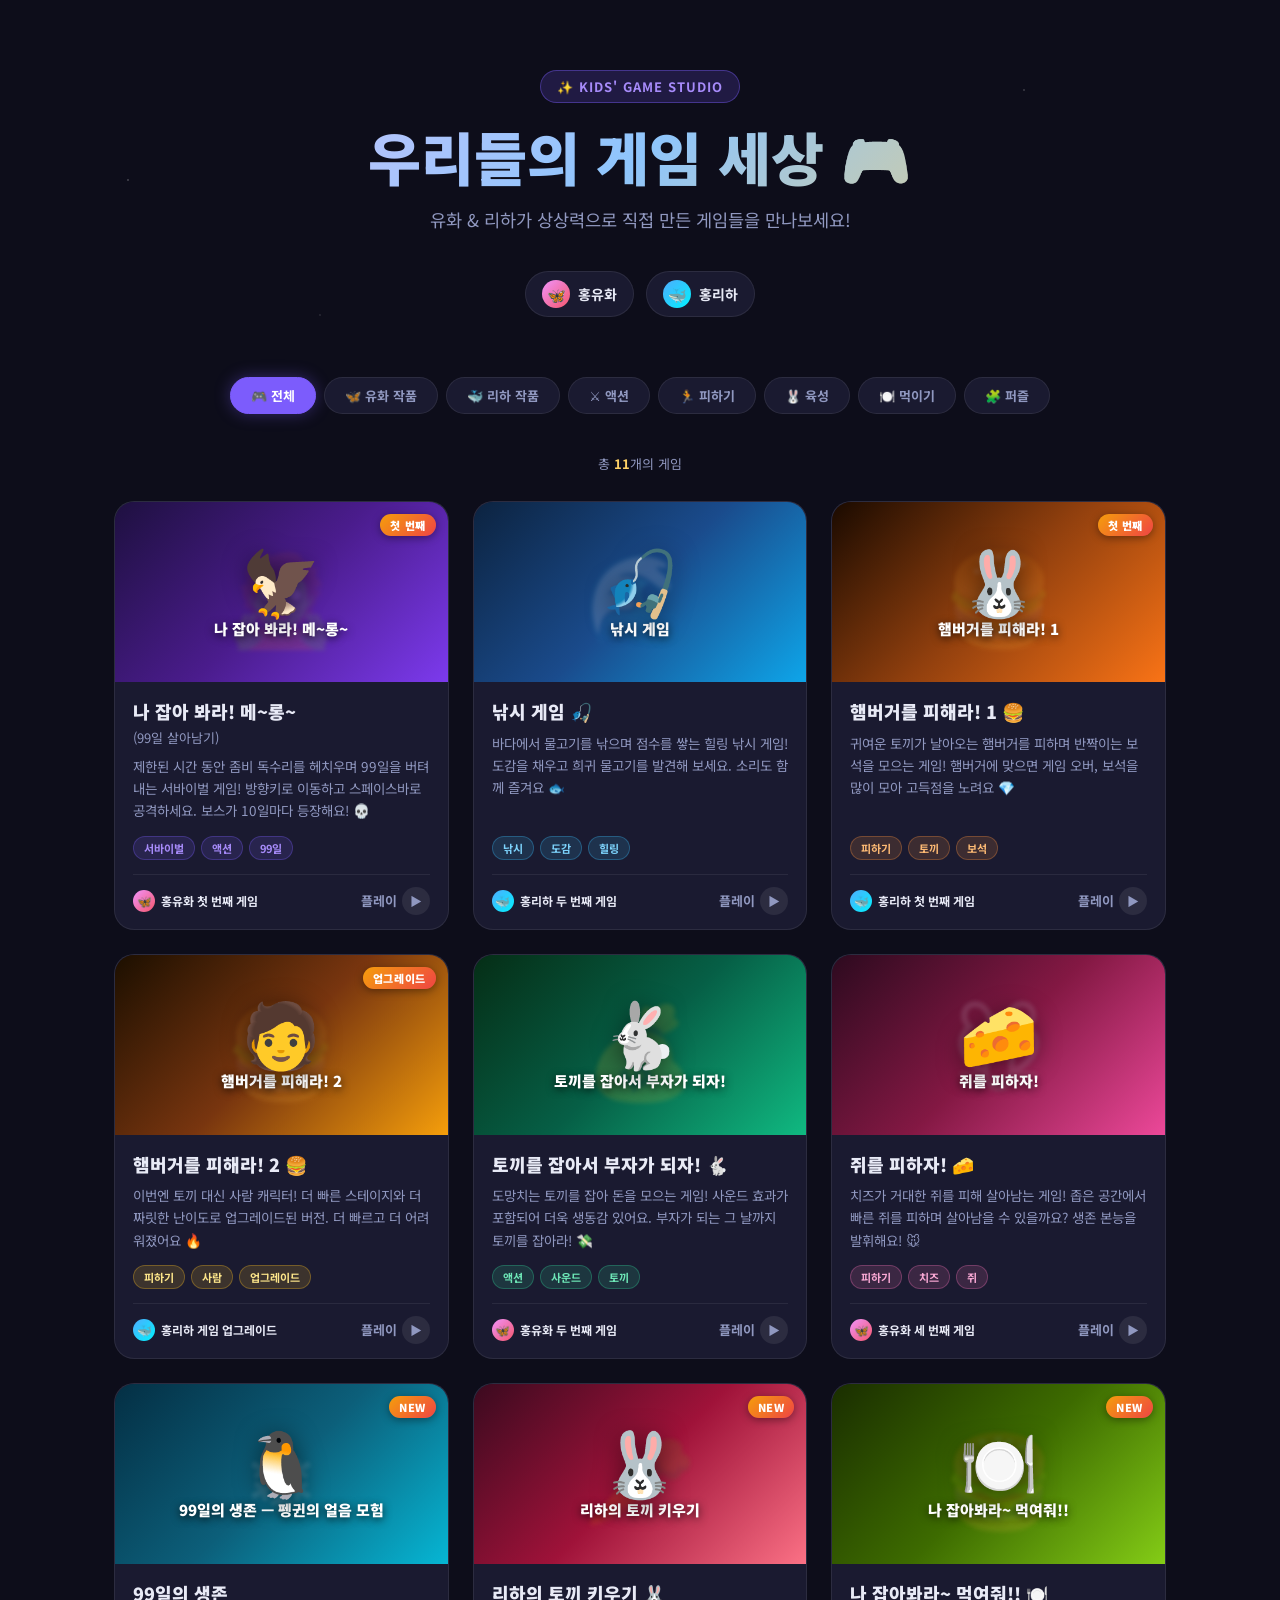
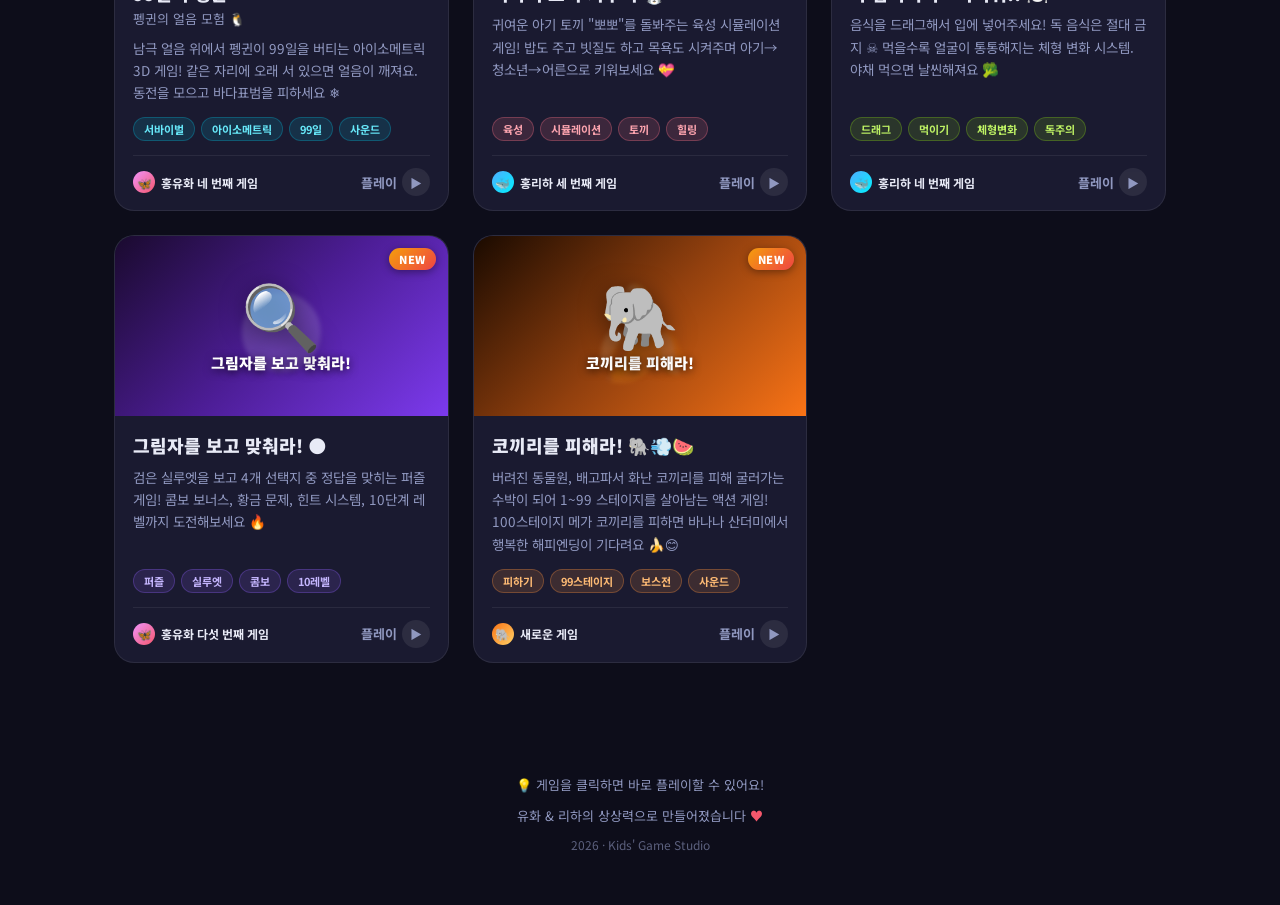
==== commit 971bec07: "feat: 코끼리를 피해라 게임 추가 - 99스테이지 액션 게임 - 버려진 동물원 배경에서 굴러가는 수박이 화난 코끼리를 피하는 액션 게임 - 1~99 스테이지, 스테이지가 오를수" ====
--- a/index.html
+++ b/index.html
@@ -465,7 +465,7 @@
 
   <!-- ─── 카운터 ─── -->
   <div class="game-count">
-    총 <strong id="visibleCount">10</strong>개의 게임
+    총 <strong id="visibleCount">11</strong>개의 게임
   </div>
 
   <!-- ─── 게임 그리드 ─── -->
@@ -846,6 +846,46 @@
           <div class="maker-badge">
             <div class="maker-dot maker-yuha">🦋</div>
             <span>홍유화 다섯 번째 게임</span>
+          </div>
+          <div class="play-btn">
+            <span>플레이</span>
+            <div class="play-arrow">▶</div>
+          </div>
+        </div>
+      </div>
+    </a>
+
+    <!-- 11. 코끼리를 피해라! -->
+    <a class="game-card"
+       href="elephant_dodge/index.html"
+       data-theme="orange"
+       data-tags="avoid elephant watermelon zoo"
+       data-author="">
+      <div class="thumbnail thumb-orange">
+        <span class="thumb-bg-emoji">🍌</span>
+        <div class="thumb-main">
+          <span class="thumb-icon">🐘</span>
+          <div class="thumb-title">코끼리를 피해라!</div>
+        </div>
+        <div class="badge-new">NEW</div>
+      </div>
+      <div class="card-body">
+        <div class="card-title">코끼리를 피해라! 🐘💨🍉</div>
+        <div class="card-desc">
+          버려진 동물원, 배고파서 화난 코끼리를 피해 굴러가는 수박이 되어
+          1~99 스테이지를 살아남는 액션 게임! 100스테이지 메가 코끼리를 피하면
+          바나나 산더미에서 행복한 해피엔딩이 기다려요 🍌😊
+        </div>
+        <div class="card-tags">
+          <span class="tag tag-orange">피하기</span>
+          <span class="tag tag-orange">99스테이지</span>
+          <span class="tag tag-orange">보스전</span>
+          <span class="tag tag-orange">사운드</span>
+        </div>
+        <div class="card-footer">
+          <div class="maker-badge">
+            <div class="maker-dot" style="background:linear-gradient(135deg,#f97316,#ffd166);">🐘</div>
+            <span>새로운 게임</span>
           </div>
           <div class="play-btn">
             <span>플레이</span>
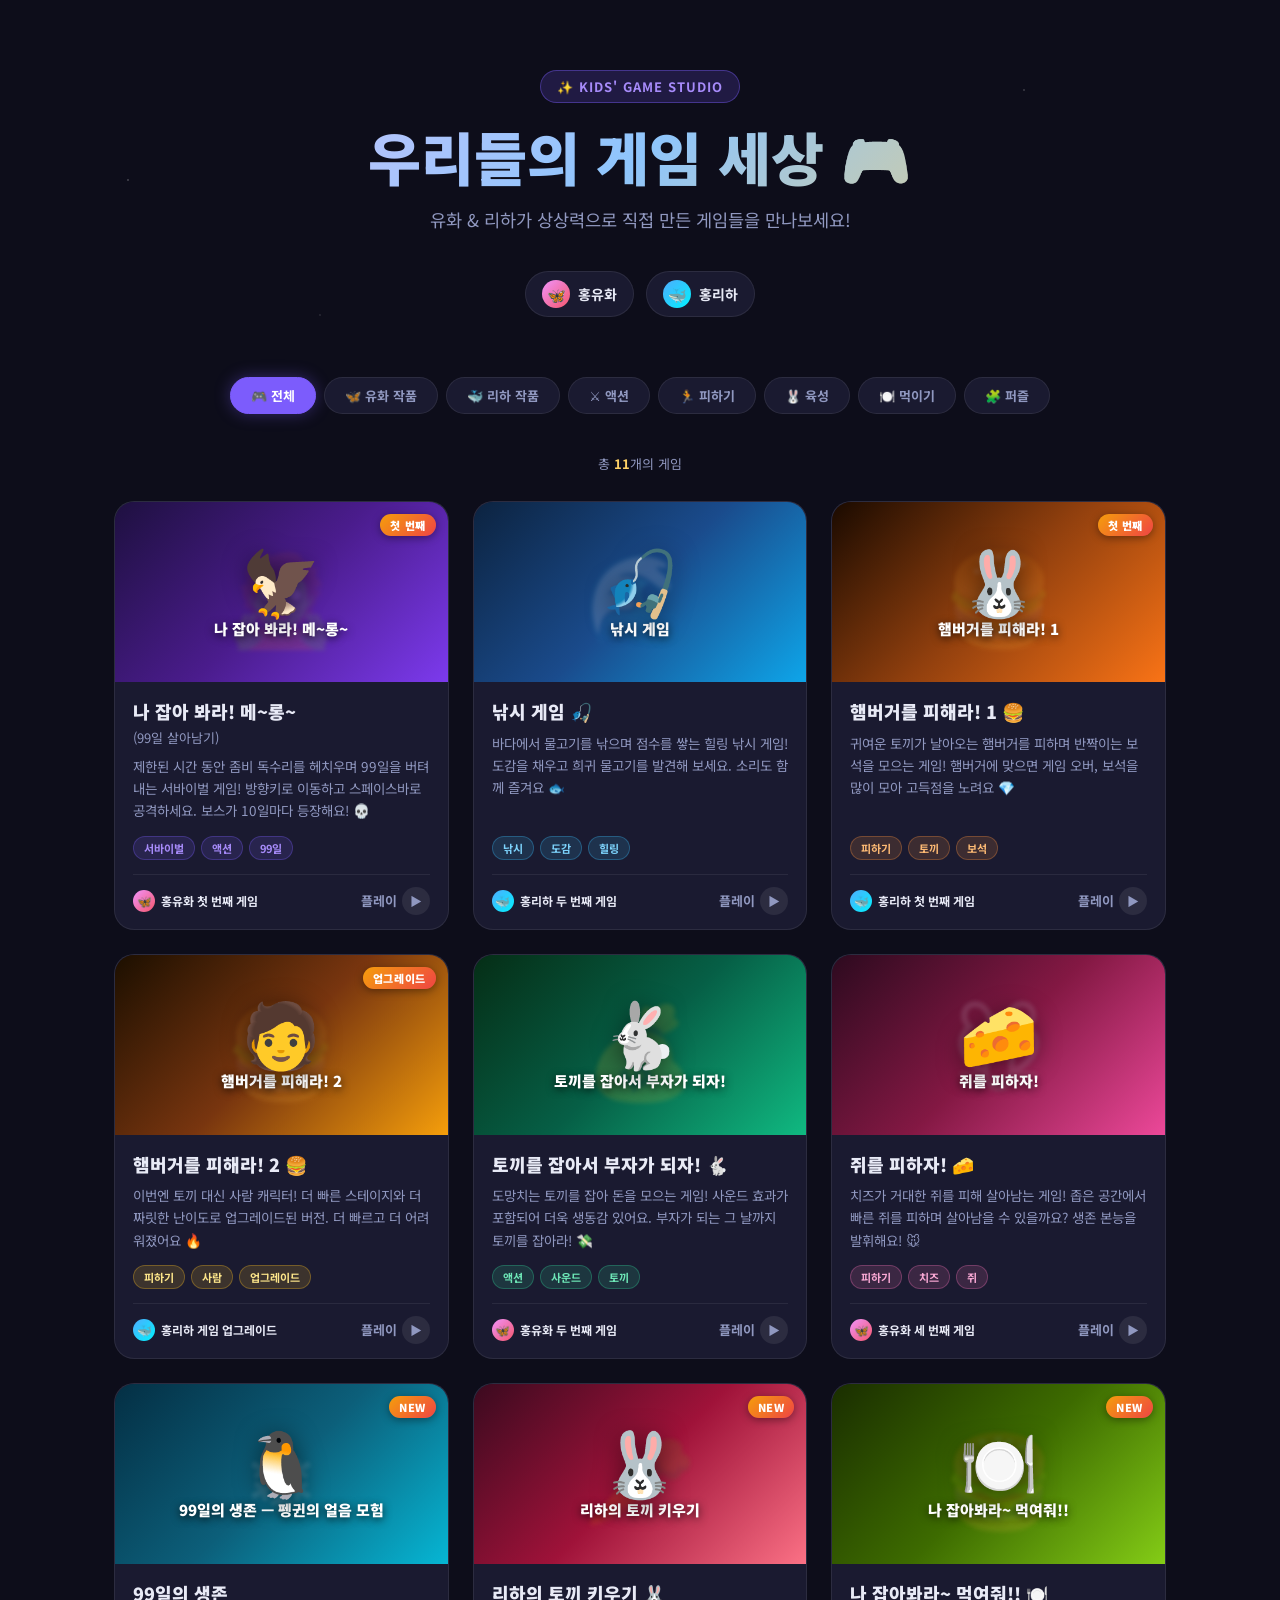
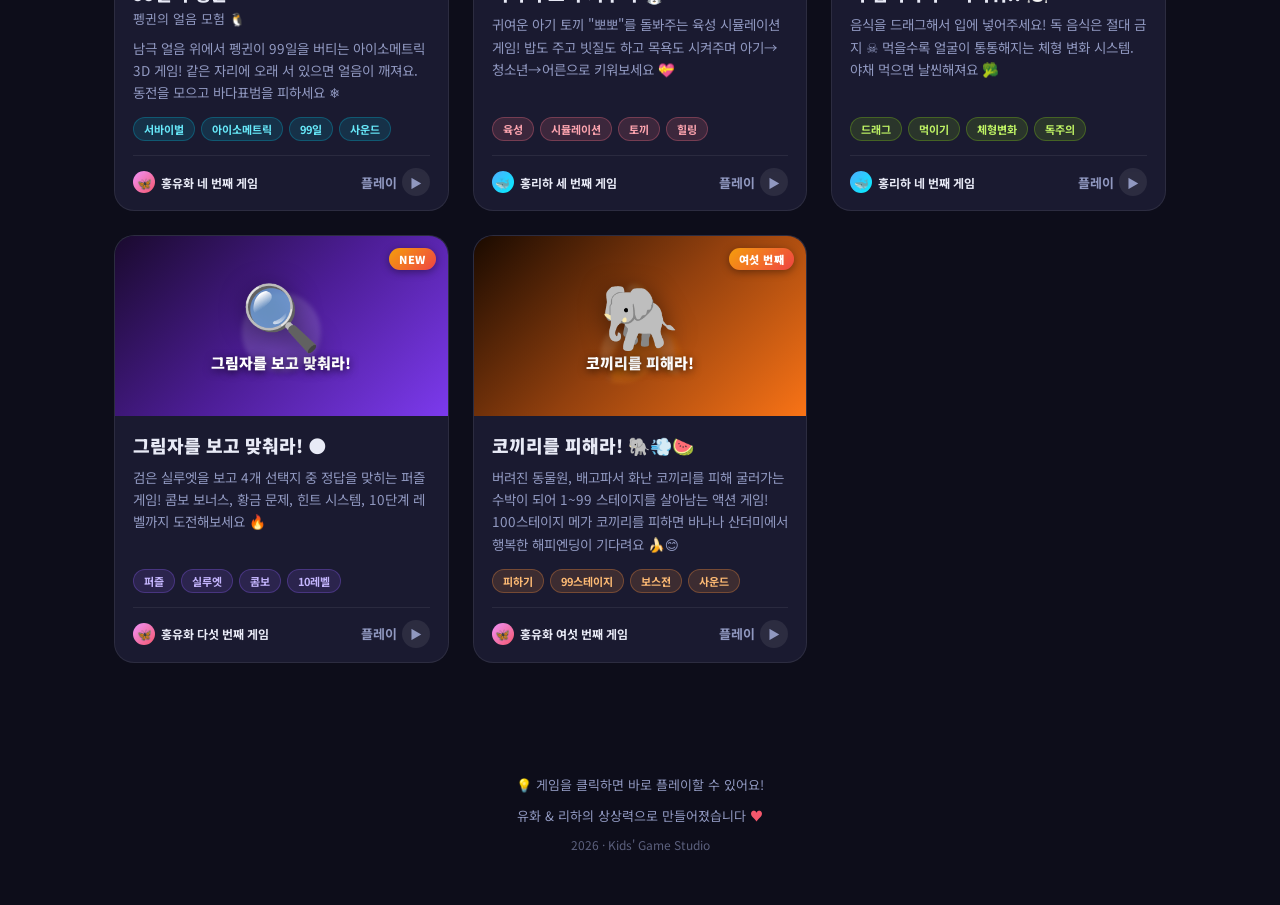
==== commit 8603eaf8: "fix(elephant_dodge): 포털 카드 attribution을 홍유화 여섯 번째 게임으로 수정 - data-author="" -> "yuha"로 변경 (필터 버튼 정상 동" ====
--- a/index.html
+++ b/index.html
@@ -859,15 +859,15 @@
     <a class="game-card"
        href="elephant_dodge/index.html"
        data-theme="orange"
-       data-tags="avoid elephant watermelon zoo"
-       data-author="">
+       data-tags="yuha avoid elephant watermelon zoo"
+       data-author="yuha">
       <div class="thumbnail thumb-orange">
         <span class="thumb-bg-emoji">🍌</span>
         <div class="thumb-main">
           <span class="thumb-icon">🐘</span>
           <div class="thumb-title">코끼리를 피해라!</div>
         </div>
-        <div class="badge-new">NEW</div>
+        <div class="badge-new">여섯 번째</div>
       </div>
       <div class="card-body">
         <div class="card-title">코끼리를 피해라! 🐘💨🍉</div>
@@ -884,8 +884,8 @@
         </div>
         <div class="card-footer">
           <div class="maker-badge">
-            <div class="maker-dot" style="background:linear-gradient(135deg,#f97316,#ffd166);">🐘</div>
-            <span>새로운 게임</span>
+            <div class="maker-dot maker-yuha">🦋</div>
+            <span>홍유화 여섯 번째 게임</span>
           </div>
           <div class="play-btn">
             <span>플레이</span>
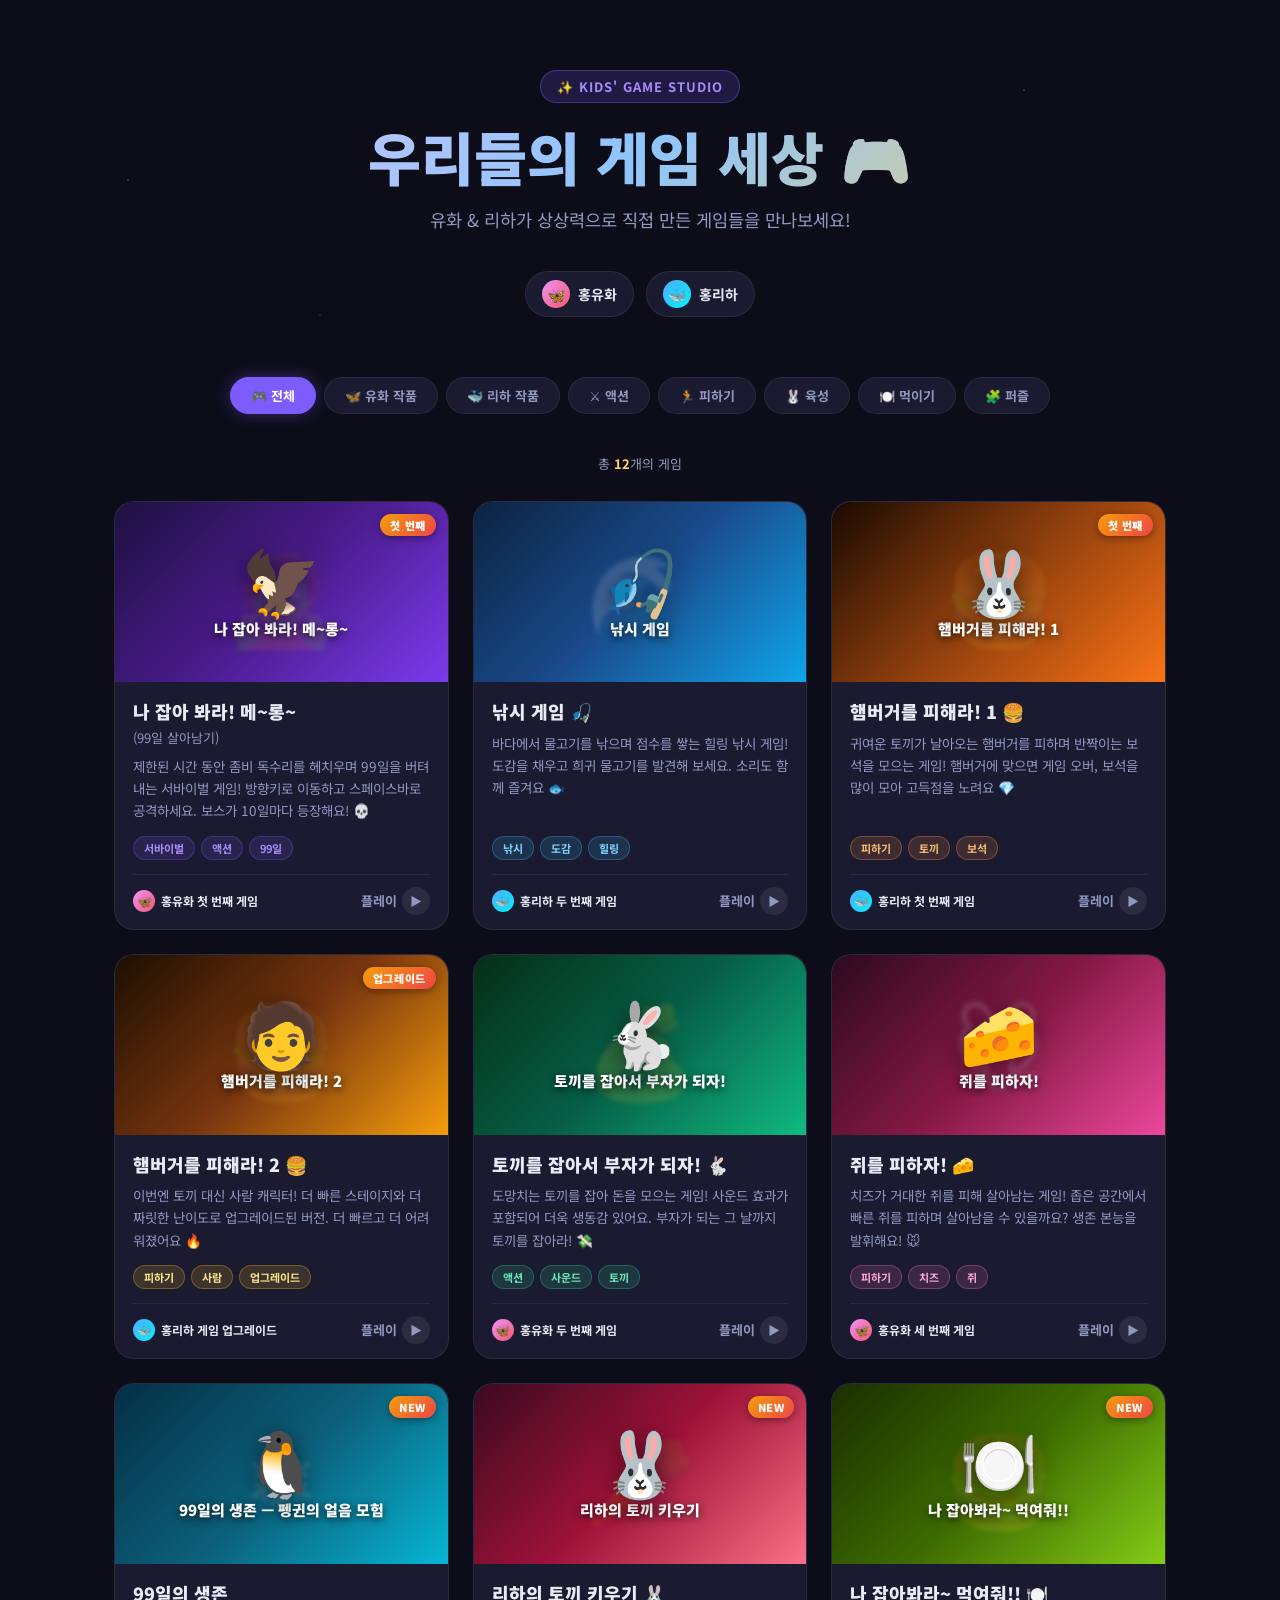
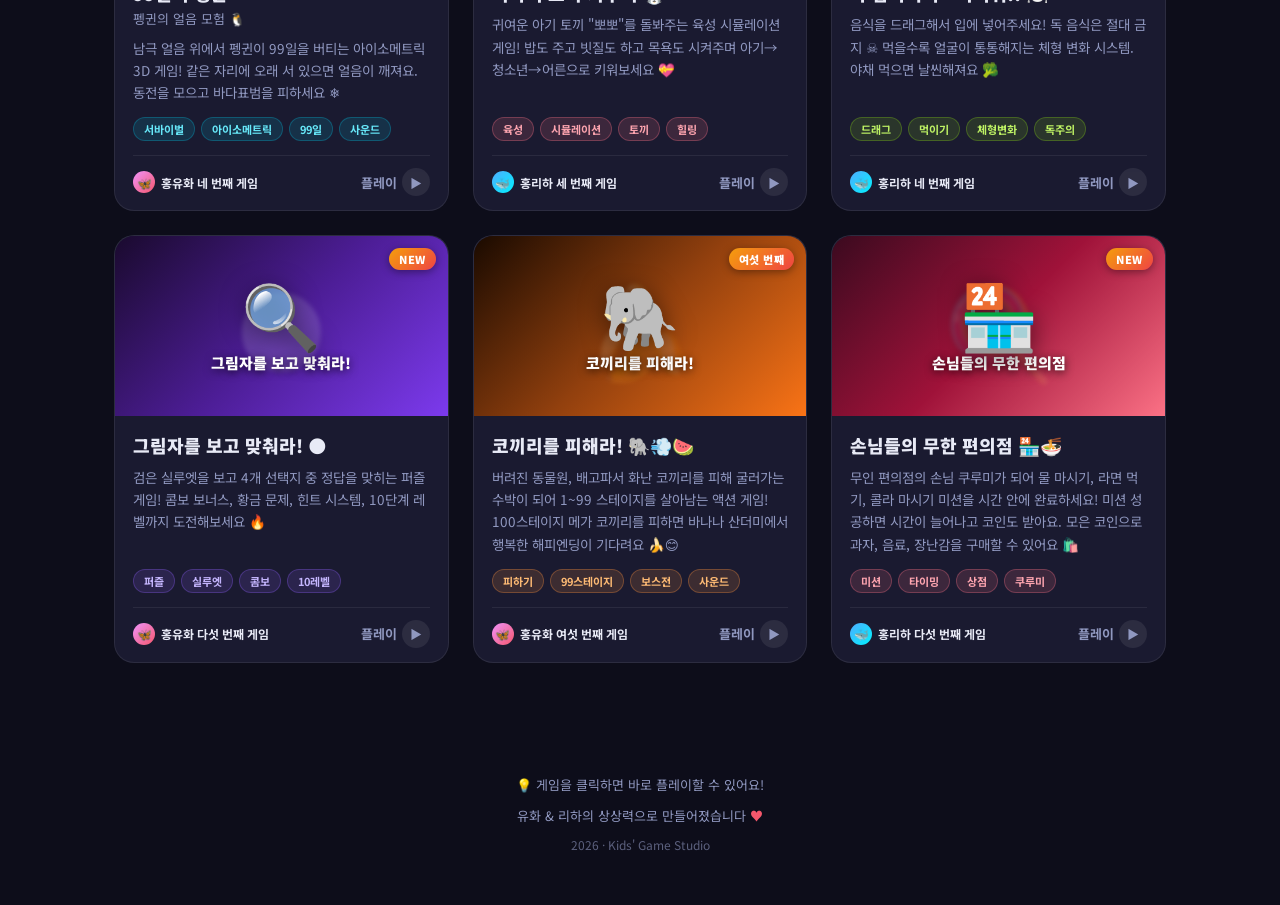
==== commit 57c49290: "feat: 손님들의 무한 편의점 게임 추가 - 홍리하 다섯 번째 게임 - 무인 편의점에서 손님 쿠루미가 되어 랜덤 미션(물 마시기/라면 먹기/콜라 마시기)을 탭으로 완료 - 미션 " ====
--- a/index.html
+++ b/index.html
@@ -465,7 +465,7 @@
 
   <!-- ─── 카운터 ─── -->
   <div class="game-count">
-    총 <strong id="visibleCount">11</strong>개의 게임
+    총 <strong id="visibleCount">12</strong>개의 게임
   </div>
 
   <!-- ─── 게임 그리드 ─── -->
@@ -775,7 +775,6 @@
       </div>
     </a>
 
-
     <!-- 9. 나 잡아봐라~ 먹여줘!! -->
     <a class="game-card"
        href="feed_me_game/index.html"
@@ -886,6 +885,46 @@
           <div class="maker-badge">
             <div class="maker-dot maker-yuha">🦋</div>
             <span>홍유화 여섯 번째 게임</span>
+          </div>
+          <div class="play-btn">
+            <span>플레이</span>
+            <div class="play-arrow">▶</div>
+          </div>
+        </div>
+      </div>
+    </a>
+
+    <!-- 12. 손님들의 무한 편의점 -->
+    <a class="game-card"
+       href="convenience_store/index.html"
+       data-theme="rose"
+       data-tags="riha simulation missions store kurumi"
+       data-author="riha">
+      <div class="thumbnail thumb-rose">
+        <span class="thumb-bg-emoji">🍭</span>
+        <div class="thumb-main">
+          <span class="thumb-icon">🏪</span>
+          <div class="thumb-title">손님들의 무한 편의점</div>
+        </div>
+        <div class="badge-new">NEW</div>
+      </div>
+      <div class="card-body">
+        <div class="card-title">손님들의 무한 편의점 🏪🍜</div>
+        <div class="card-desc">
+          무인 편의점의 손님 쿠루미가 되어 물 마시기, 라면 먹기, 콜라 마시기
+          미션을 시간 안에 완료하세요! 미션 성공하면 시간이 늘어나고 코인도 받아요.
+          모은 코인으로 과자, 음료, 장난감을 구매할 수 있어요 🛍️
+        </div>
+        <div class="card-tags">
+          <span class="tag tag-rose">미션</span>
+          <span class="tag tag-rose">타이밍</span>
+          <span class="tag tag-rose">상점</span>
+          <span class="tag tag-rose">쿠루미</span>
+        </div>
+        <div class="card-footer">
+          <div class="maker-badge">
+            <div class="maker-dot maker-riha">🐳</div>
+            <span>홍리하 다섯 번째 게임</span>
           </div>
           <div class="play-btn">
             <span>플레이</span>
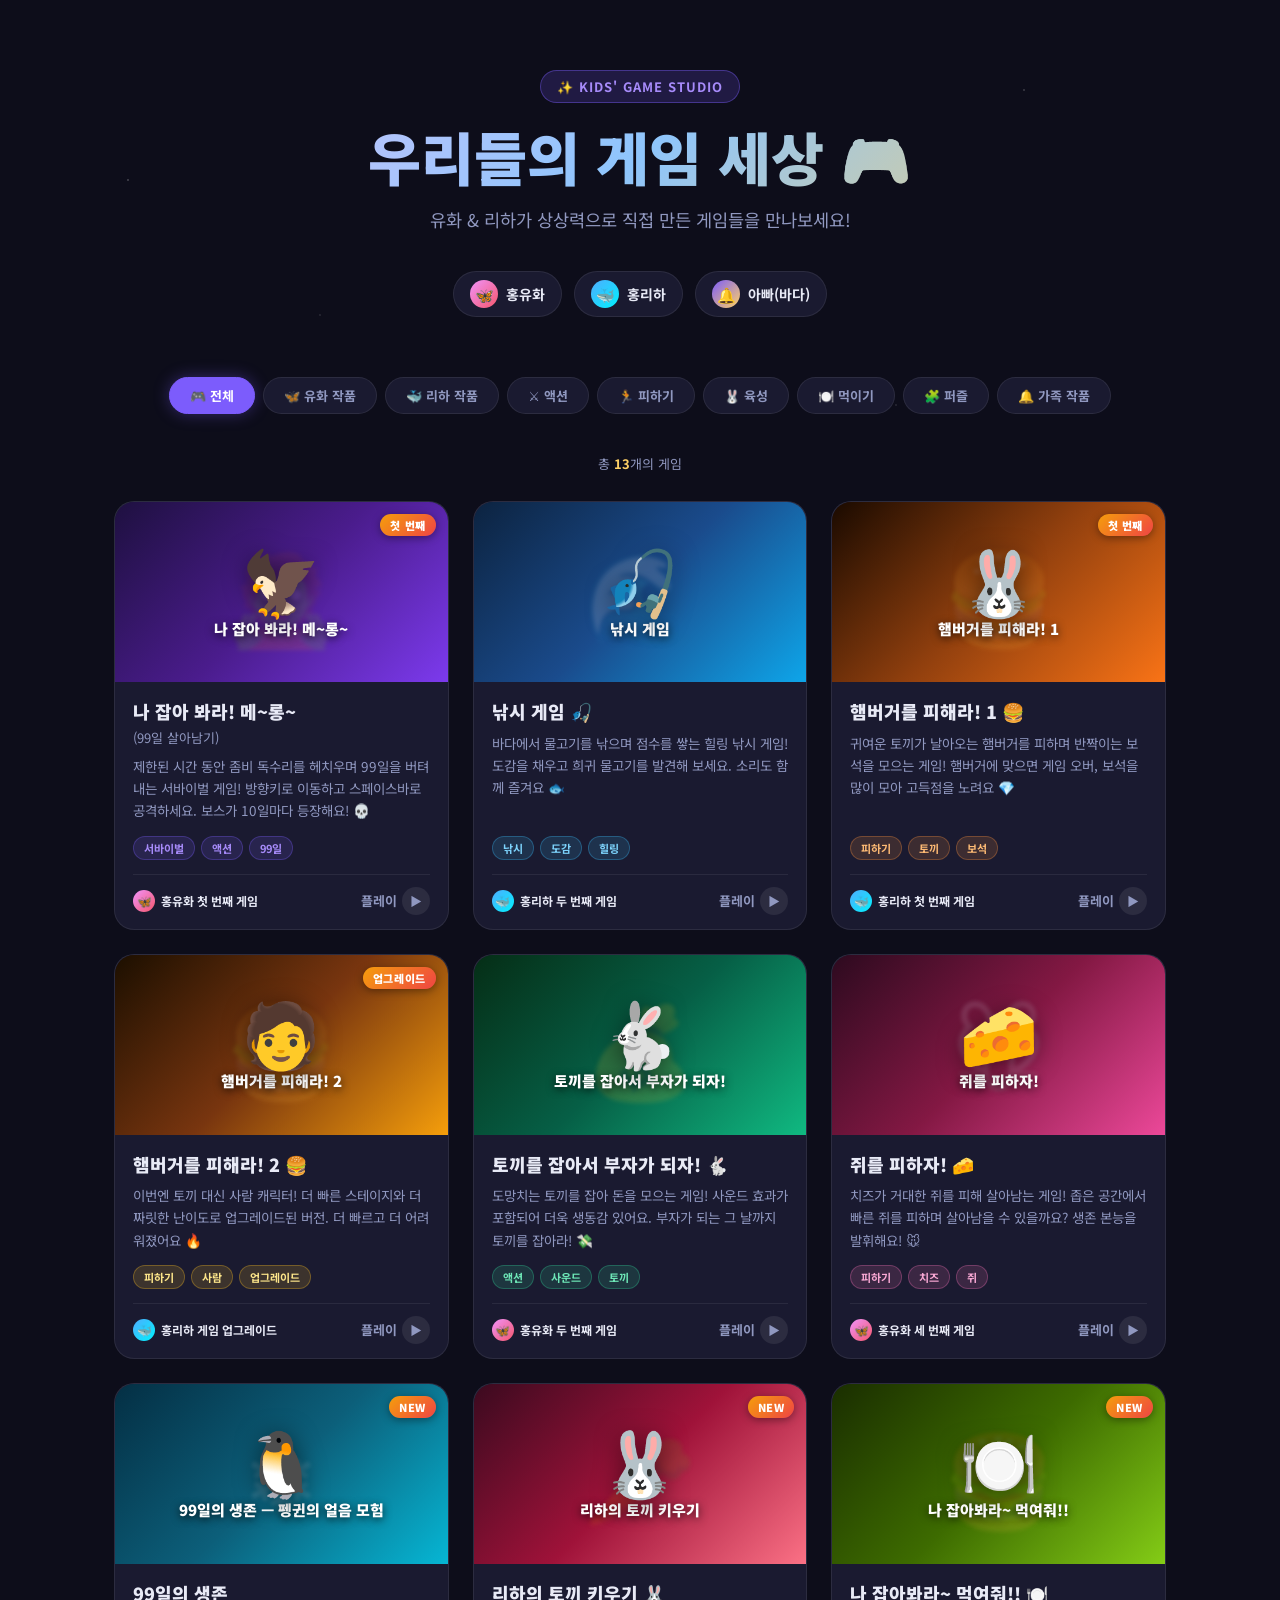
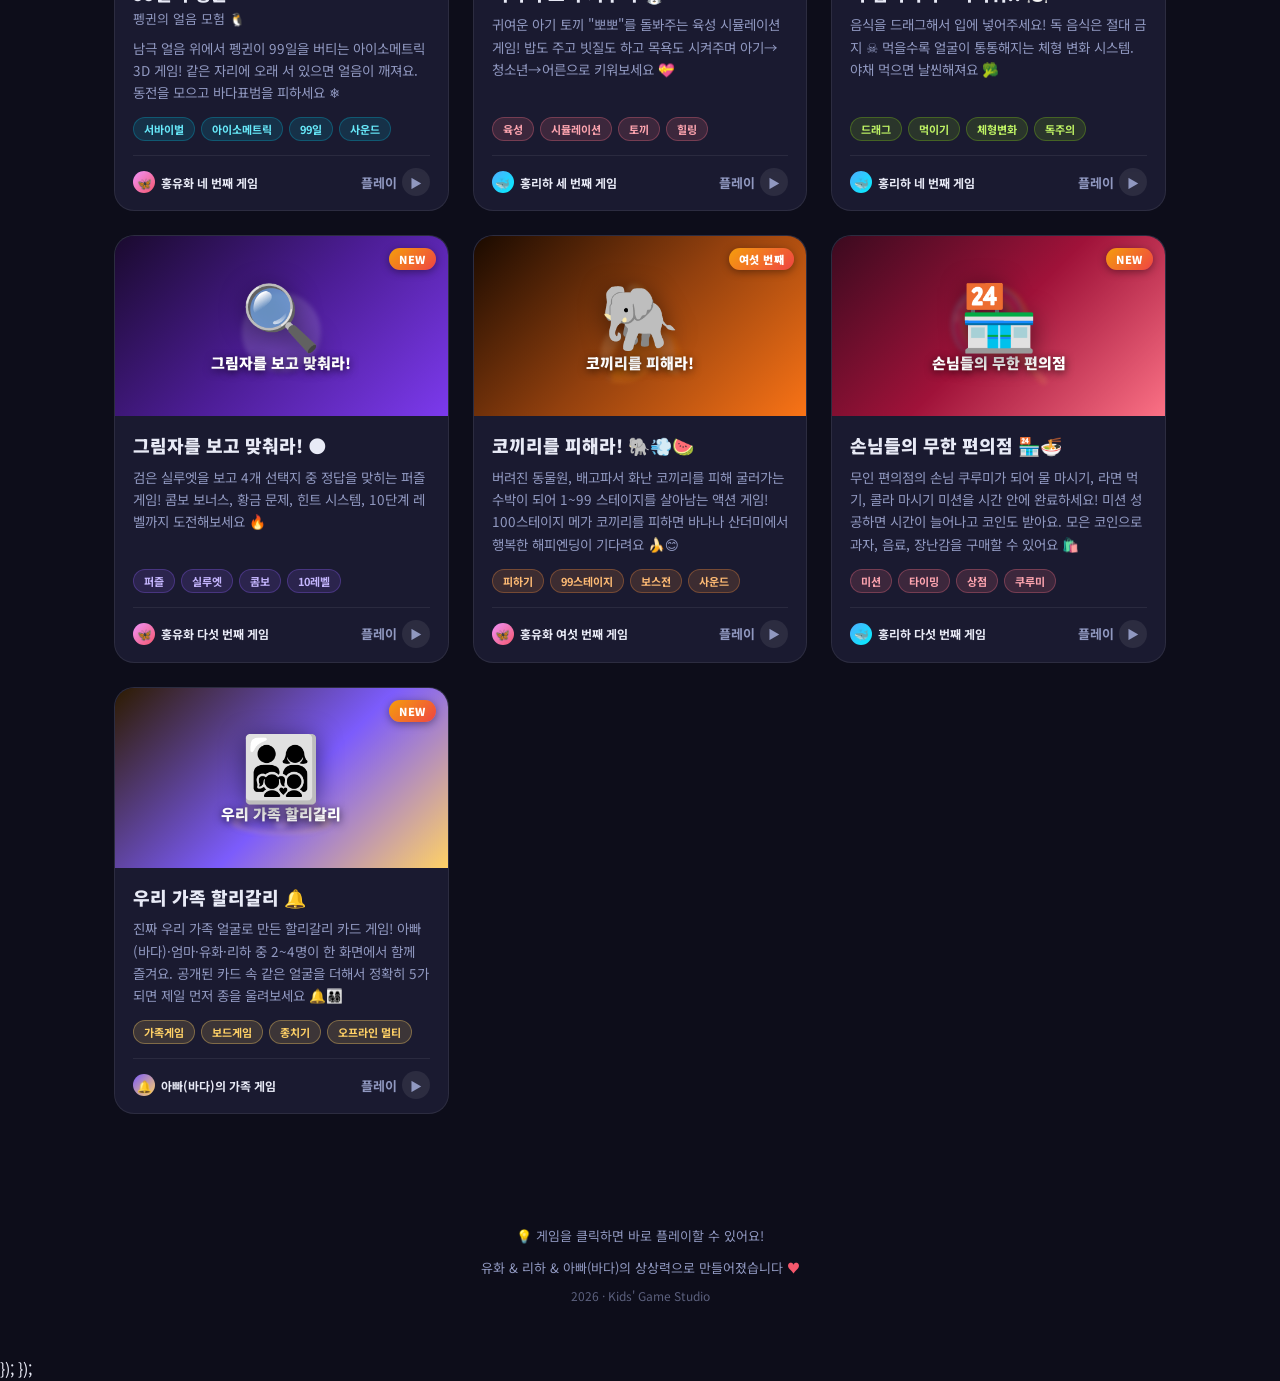
==== commit 425d6c2f: "feat(halli_galli): 우리 가족 할리갈리 카드게임 추가 - 실제 가족 얼굴 사진(아빠 바다·엄마·유화·리하)으로 만든 할리갈리 카드게임 - 원작 규칙 그대로: 56장 " ====
--- a/index.html
+++ b/index.html
@@ -128,6 +128,7 @@
 
     .author-chip.yuha .avatar  { background: linear-gradient(135deg,#f093fb,#f5576c); }
     .author-chip.riha .avatar  { background: linear-gradient(135deg,#4facfe,#00f2fe); }
+    .author-chip.bada .avatar  { background: linear-gradient(135deg,#7c5cfc,#ffd166); }
 
     /* ─── 필터 탭 ─── */
     .filter-bar {
@@ -203,6 +204,7 @@
     .game-card[data-theme="rose"]:hover   { box-shadow: 0 20px 50px rgba(251,113,133,0.3),0 0 0 1px rgba(251,113,133,0.4); border-color: rgba(251,113,133,0.5); }
     .game-card[data-theme="lime"]:hover   { box-shadow: 0 20px 50px rgba(132,204,22,0.3), 0 0 0 1px rgba(132,204,22,0.4);  border-color: rgba(132,204,22,0.5); }
     .game-card[data-theme="violet"]:hover { box-shadow: 0 20px 50px rgba(139,92,246,0.3), 0 0 0 1px rgba(139,92,246,0.4); border-color: rgba(139,92,246,0.5); }
+    .game-card[data-theme="gold"]:hover    { box-shadow: 0 20px 50px rgba(255,209,102,0.35), 0 0 0 1px rgba(255,209,102,0.45); border-color: rgba(255,209,102,0.55); }
 
     /* ─── 썸네일 ─── */
     .thumbnail {
@@ -226,6 +228,7 @@
     .thumb-rose   { background: linear-gradient(135deg, #3b0a1f 0%, #9f1239 50%, #fb7185 100%); }
     .thumb-lime   { background: linear-gradient(135deg, #1a2e00 0%, #3d6b00 50%, #84cc16 100%); }
     .thumb-violet { background: linear-gradient(135deg, #1a0a2e 0%, #4c1d95 50%, #7c3aed 100%); }
+    .thumb-gold   { background: linear-gradient(135deg, #2d1b00 0%, #7c5cfc 55%, #ffd166 100%); }
 
     /* 썸네일 이모지/배경 장식 */
     .thumb-bg-emoji {
@@ -324,6 +327,7 @@
     .tag-rose   { background: rgba(251,113,133,0.15); border-color: rgba(251,113,133,0.3); color: #fda4af; }
     .tag-lime   { background: rgba(132,204,22,0.15); border-color: rgba(132,204,22,0.3); color: #bef264; }
     .tag-violet { background: rgba(139,92,246,0.15); border-color: rgba(139,92,246,0.3); color: #c4b5fd; }
+    .tag-gold   { background: rgba(255,209,102,0.15); border-color: rgba(255,209,102,0.35); color: #ffd166; }
 
     /* ─── 카드 푸터 ─── */
     .card-footer {
@@ -354,6 +358,7 @@
 
     .maker-yuha { background: linear-gradient(135deg,#f093fb,#f5576c); }
     .maker-riha { background: linear-gradient(135deg,#4facfe,#00f2fe); }
+    .maker-bada { background: linear-gradient(135deg,#7c5cfc,#ffd166); }
 
     .card-date {
       font-size: 11px;
@@ -447,6 +452,10 @@
       <div class="author-chip riha">
         <div class="avatar">🐳</div>
         <span>홍리하</span>
+      </div>
+      <div class="author-chip bada">
+        <div class="avatar">🔔</div>
+        <span>아빠(바다)</span>
       </div>
     </div>
   </header>
@@ -461,11 +470,12 @@
     <button class="filter-btn" data-filter="simulation">🐰 육성</button>
     <button class="filter-btn" data-filter="feeding">🍽️ 먹이기</button>
     <button class="filter-btn" data-filter="puzzle">🧩 퍼즐</button>
+    <button class="filter-btn" data-filter="family">🔔 가족 작품</button>
   </div>
 
   <!-- ─── 카운터 ─── -->
   <div class="game-count">
-    총 <strong id="visibleCount">12</strong>개의 게임
+    총 <strong id="visibleCount">13</strong>개의 게임
   </div>
 
   <!-- ─── 게임 그리드 ─── -->
@@ -934,13 +944,53 @@
       </div>
     </a>
 
+    <!-- 13. 우리 가족 할리갈리 -->
+    <a class="game-card"
+       href="halli_galli/index.html"
+       data-theme="gold"
+       data-tags="bada family bell matching cardgame"
+       data-author="bada">
+      <div class="thumbnail thumb-gold">
+        <span class="thumb-bg-emoji">🔔</span>
+        <div class="thumb-main">
+          <span class="thumb-icon">👨‍👩‍👧‍👦</span>
+          <div class="thumb-title">우리 가족 할리갈리</div>
+        </div>
+        <div class="badge-new">NEW</div>
+      </div>
+      <div class="card-body">
+        <div class="card-title">우리 가족 할리갈리 🔔</div>
+        <div class="card-desc">
+          진짜 우리 가족 얼굴로 만든 할리갈리 카드 게임! 아빠(바다)·엄마·유화·리하
+          중 2~4명이 한 화면에서 함께 즐겨요. 공개된 카드 속 같은 얼굴을 더해서
+          정확히 5가 되면 제일 먼저 종을 울려보세요 🔔👨‍👩‍👧‍👦
+        </div>
+        <div class="card-tags">
+          <span class="tag tag-gold">가족게임</span>
+          <span class="tag tag-gold">보드게임</span>
+          <span class="tag tag-gold">종치기</span>
+          <span class="tag tag-gold">오프라인 멀티</span>
+        </div>
+        <div class="card-footer">
+          <div class="maker-badge">
+            <div class="maker-dot maker-bada">🔔</div>
+            <span>아빠(바다)의 가족 게임</span>
+          </div>
+          <div class="play-btn">
+            <span>플레이</span>
+            <div class="play-arrow">▶</div>
+          </div>
+        </div>
+      </div>
+    </a>
+
   </main>
 
   <!-- ─── 푸터 ─── -->
   <footer class="page-footer">
     <p>💡 게임을 클릭하면 바로 플레이할 수 있어요!</p>
     <p style="margin-top:8px;">
-      유화 &amp; 리하의 상상력으로 만들어졌습니다 <span class="heart">♥</span>
+      유화 &amp; 리하 &amp; 아빠(바다)의 상상력으로 만들어졌습니다 <span class="heart">♥</span>
     </p>
     <p style="margin-top:6px; font-size:12px; opacity:0.6;">2026 · Kids' Game Studio</p>
   </footer>
@@ -973,6 +1023,7 @@
           else if (filter === 'simulation') show = tags.includes('simulation');
           else if (filter === 'feeding')    show = tags.includes('feeding');
           else if (filter === 'puzzle')     show = tags.includes('puzzle');
+          else if (filter === 'family')     show = tags.includes('family');
 
           if (show) {
             card.classList.remove('hidden');
@@ -989,3 +1040,9 @@
 
 </body>
 </html>
+ });
+    });
+  </script>
+
+</body>
+</html>
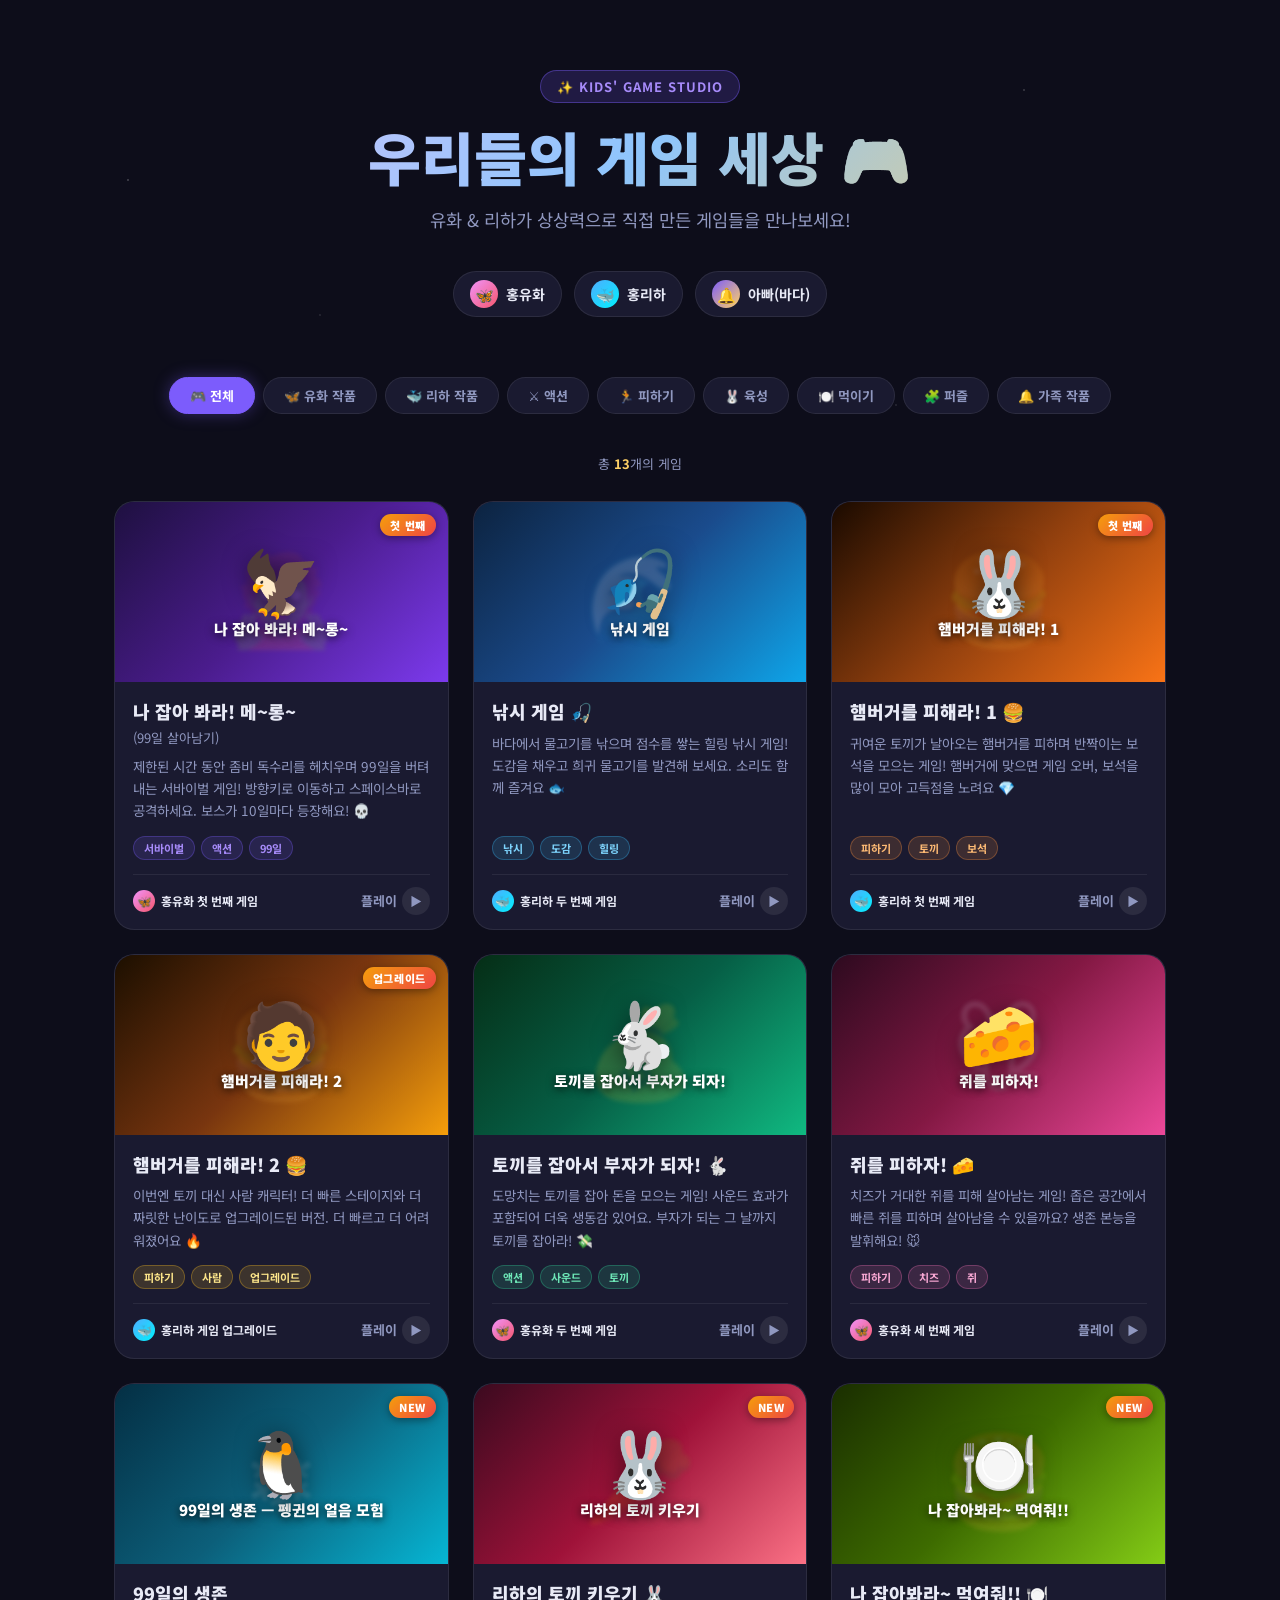
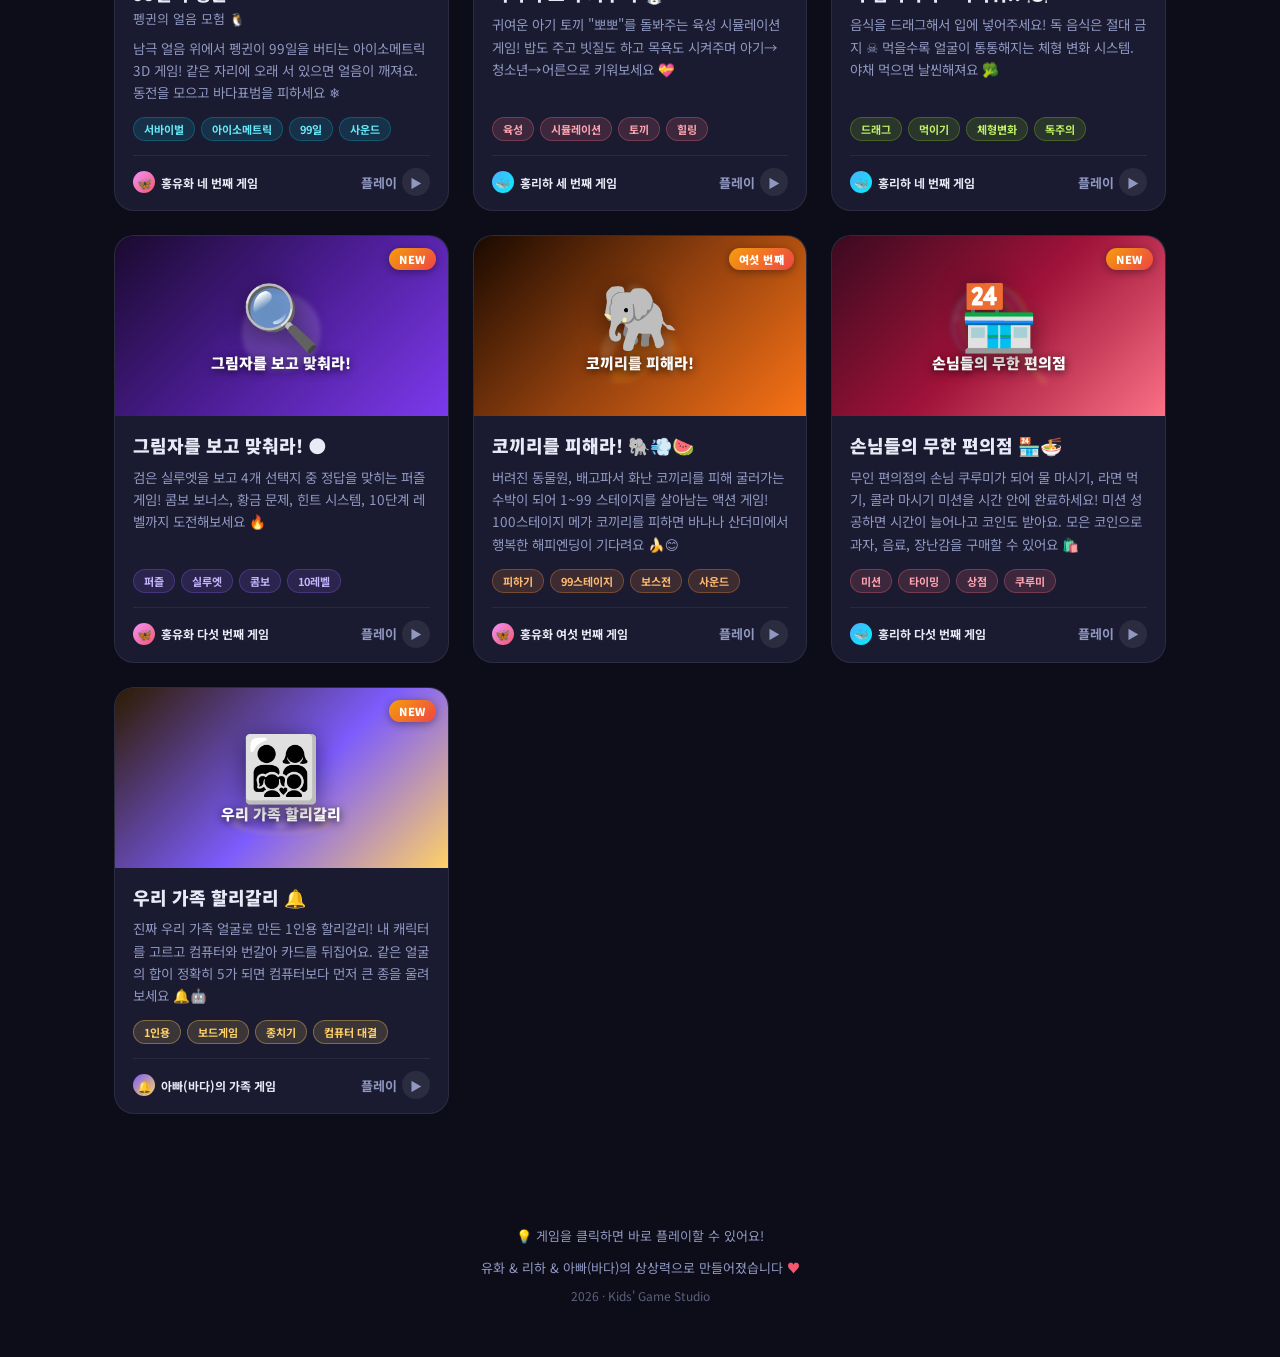
==== commit c920c646: "게임 전체 개선" ====
--- a/index.html
+++ b/index.html
@@ -462,15 +462,15 @@
 
   <!-- ─── 필터 ─── -->
   <div class="filter-bar">
-    <button class="filter-btn active" data-filter="all">🎮 전체</button>
-    <button class="filter-btn" data-filter="yuha">🦋 유화 작품</button>
-    <button class="filter-btn" data-filter="riha">🐳 리하 작품</button>
-    <button class="filter-btn" data-filter="action">⚔️ 액션</button>
-    <button class="filter-btn" data-filter="avoid">🏃 피하기</button>
-    <button class="filter-btn" data-filter="simulation">🐰 육성</button>
-    <button class="filter-btn" data-filter="feeding">🍽️ 먹이기</button>
-    <button class="filter-btn" data-filter="puzzle">🧩 퍼즐</button>
-    <button class="filter-btn" data-filter="family">🔔 가족 작품</button>
+    <button type="button" class="filter-btn active" data-filter="all" aria-pressed="true">🎮 전체</button>
+    <button type="button" class="filter-btn" data-filter="yuha" aria-pressed="false">🦋 유화 작품</button>
+    <button type="button" class="filter-btn" data-filter="riha" aria-pressed="false">🐳 리하 작품</button>
+    <button type="button" class="filter-btn" data-filter="action" aria-pressed="false">⚔️ 액션</button>
+    <button type="button" class="filter-btn" data-filter="avoid" aria-pressed="false">🏃 피하기</button>
+    <button type="button" class="filter-btn" data-filter="simulation" aria-pressed="false">🐰 육성</button>
+    <button type="button" class="filter-btn" data-filter="feeding" aria-pressed="false">🍽️ 먹이기</button>
+    <button type="button" class="filter-btn" data-filter="puzzle" aria-pressed="false">🧩 퍼즐</button>
+    <button type="button" class="filter-btn" data-filter="family" aria-pressed="false">🔔 가족 작품</button>
   </div>
 
   <!-- ─── 카운터 ─── -->
@@ -961,15 +961,15 @@
       <div class="card-body">
         <div class="card-title">우리 가족 할리갈리 🔔</div>
         <div class="card-desc">
-          진짜 우리 가족 얼굴로 만든 할리갈리 카드 게임! 아빠(바다)·엄마·유화·리하
-          중 2~4명이 한 화면에서 함께 즐겨요. 공개된 카드 속 같은 얼굴을 더해서
-          정확히 5가 되면 제일 먼저 종을 울려보세요 🔔👨‍👩‍👧‍👦
-        </div>
-        <div class="card-tags">
-          <span class="tag tag-gold">가족게임</span>
+          진짜 우리 가족 얼굴로 만든 1인용 할리갈리! 내 캐릭터를 고르고
+          컴퓨터와 번갈아 카드를 뒤집어요. 같은 얼굴의 합이 정확히 5가 되면
+          컴퓨터보다 먼저 큰 종을 울려보세요 🔔🤖
+        </div>
+        <div class="card-tags">
+          <span class="tag tag-gold">1인용</span>
           <span class="tag tag-gold">보드게임</span>
           <span class="tag tag-gold">종치기</span>
-          <span class="tag tag-gold">오프라인 멀티</span>
+          <span class="tag tag-gold">컴퓨터 대결</span>
         </div>
         <div class="card-footer">
           <div class="maker-badge">
@@ -1004,8 +1004,12 @@
     filterBtns.forEach(btn => {
       btn.addEventListener('click', () => {
         // 활성 버튼 교체
-        filterBtns.forEach(b => b.classList.remove('active'));
+        filterBtns.forEach(b => {
+          b.classList.remove('active');
+          b.setAttribute('aria-pressed', 'false');
+        });
         btn.classList.add('active');
+        btn.setAttribute('aria-pressed', 'true');
 
         const filter = btn.dataset.filter;
         let visible = 0;
@@ -1040,9 +1044,3 @@
 
 </body>
 </html>
- });
-    });
-  </script>
-
-</body>
-</html>
